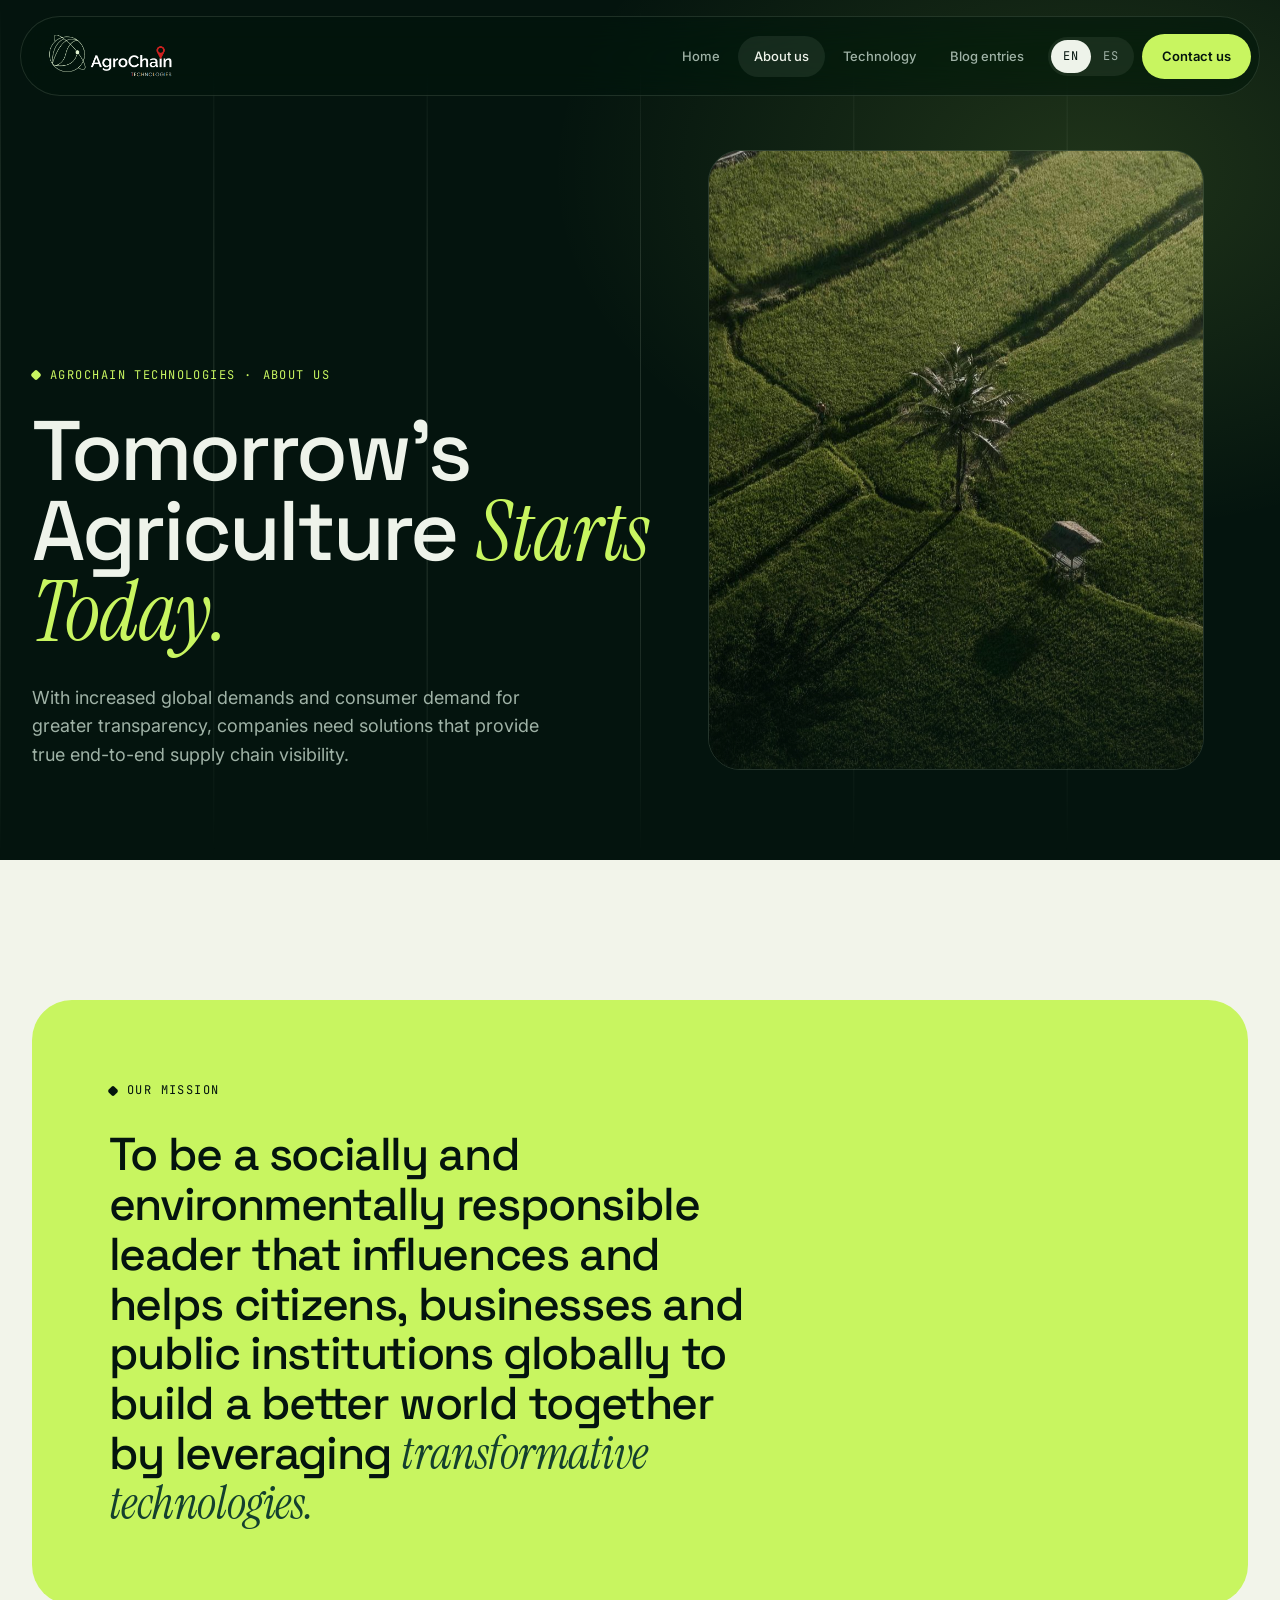
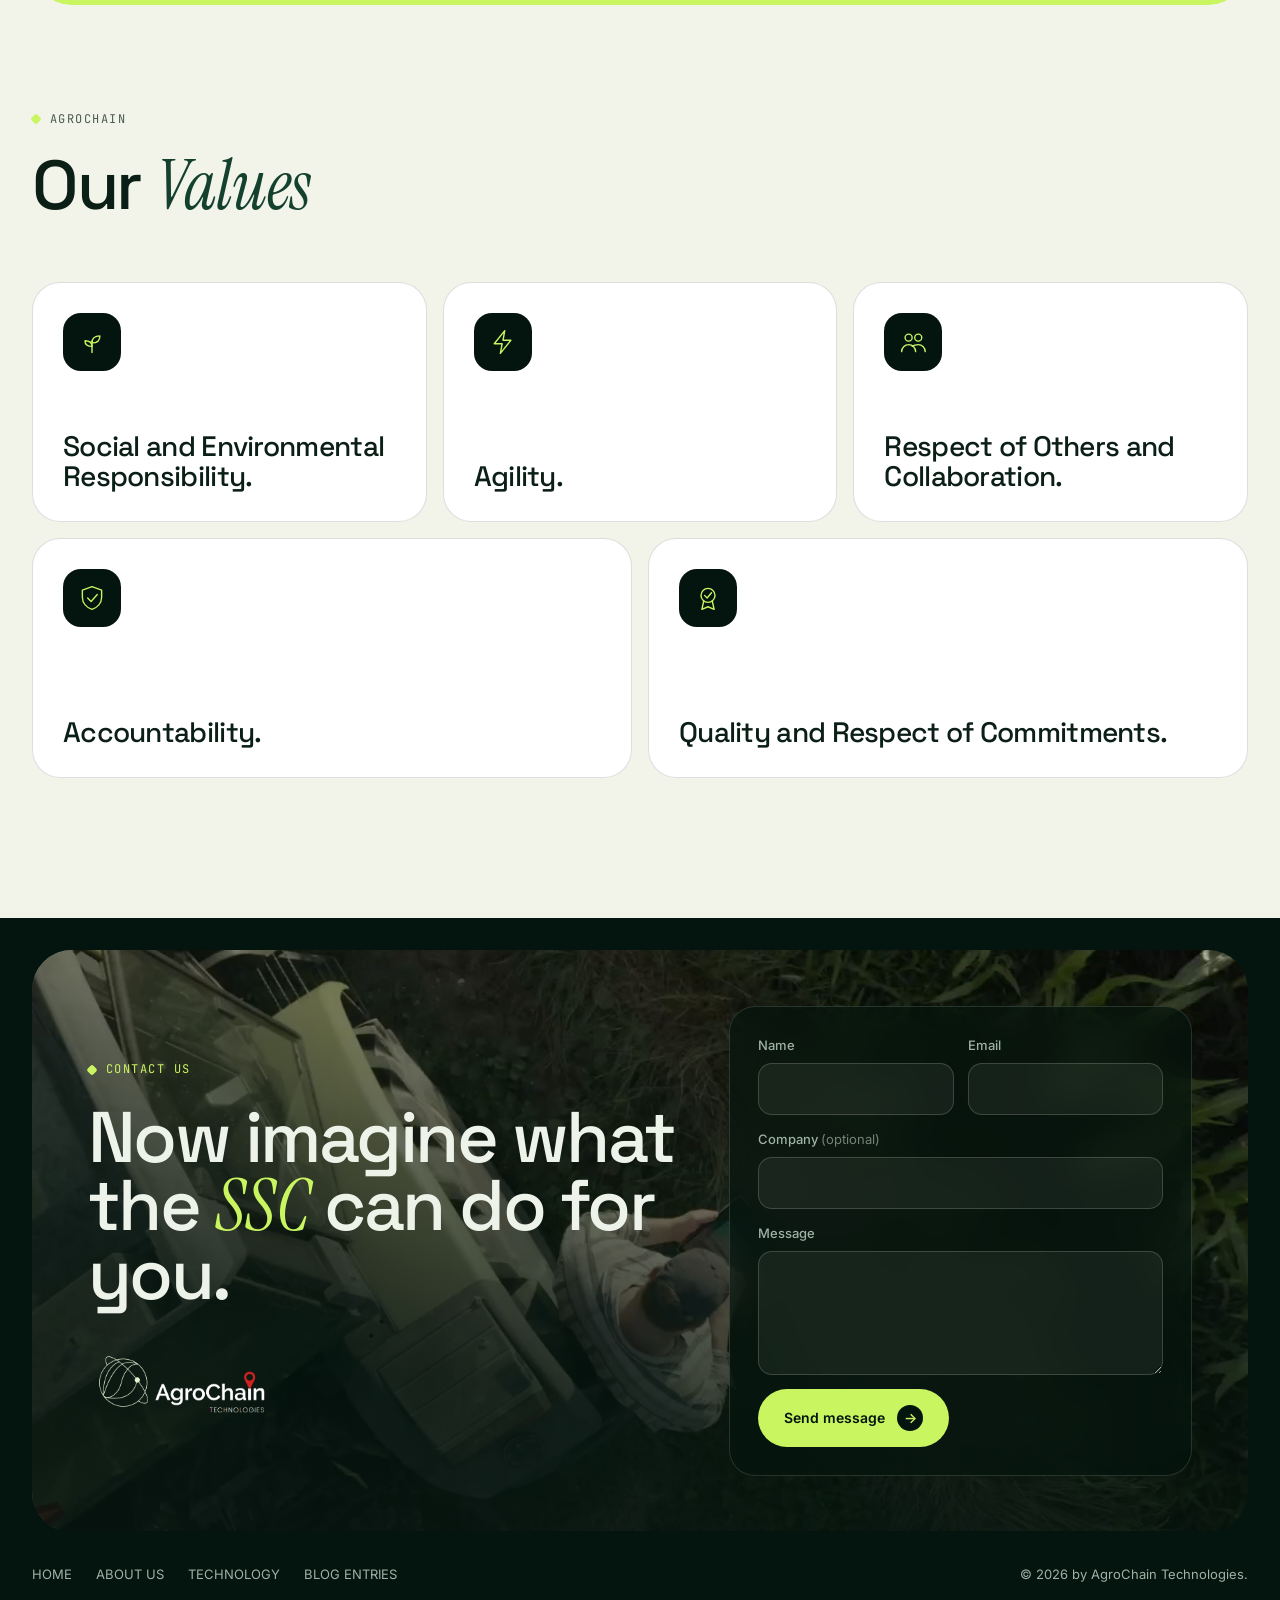
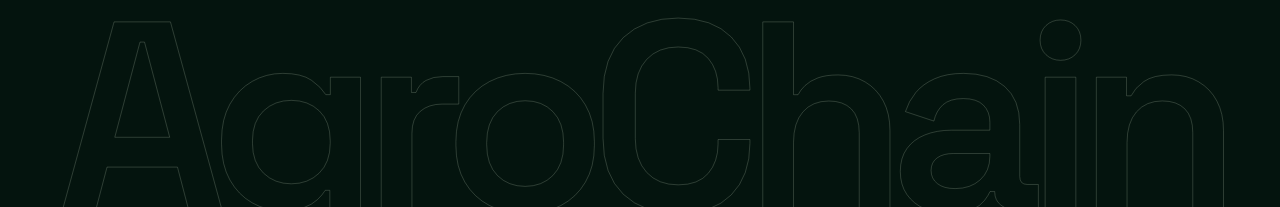
==== company.html @ 25f3706e "Contact form: fallback button on all pages" ====
<!doctype html>
<html lang="en">
<head>
<meta charset="utf-8">
<meta name="viewport" content="width=device-width,initial-scale=1">
<title>About Us | AgroChain Technologies</title>
<meta name="description" content="Tomorrow's Agriculture Starts Today. AgroChain Technologies' mission and values.">
<link rel="canonical" href="https://www.agrochaintech.com/company">
<meta property="og:title" content="About Us | AgroChain Technologies">
<meta property="og:description" content="Tomorrow's Agriculture Starts Today. AgroChain Technologies' mission and values.">
<meta property="og:image" content="https://www.agrochaintech.com/img/video-poster.jpg">
<meta property="og:url" content="https://www.agrochaintech.com/company">
<meta name="theme-color" content="#04140e">
<link rel="icon" href="/img/favicon.png">
<link rel="preconnect" href="https://fonts.googleapis.com"><link rel="preconnect" href="https://fonts.gstatic.com" crossorigin>
<link href="https://fonts.googleapis.com/css2?family=Space+Grotesk:wght@400;500;600&family=Inter:wght@400;500;600&family=Instrument+Serif:ital@1&family=JetBrains+Mono:wght@400&display=swap" rel="stylesheet">
<link rel="stylesheet" href="/assets/v3.css?v=5">
<script>(function(){var l;try{l=new URLSearchParams(location.search).get('lang')||sessionStorage.getItem('agro-lang')}catch(e){}if(!l)l='en';document.documentElement.lang=l==='es'?'es':'en';window.__T={en:"About Us | AgroChain Technologies",es:"Empresa | AgroChain Technologies"};if(l==='es')document.title=__T.es})();</script>
<script type="application/ld+json">{"@context": "https://schema.org", "@type": "Organization", "name": "AgroChain Technologies", "url": "https://www.agrochaintech.com/", "logo": "https://www.agrochaintech.com/img/logo-agrochain.png", "description": "Tomorrow's Agriculture Starts Today. AgroChain Technologies' mission and values."}</script>
</head>
<body class="sub">

<header class="nav">
  <a class="logo" href="/" aria-label="AgroChain Technologies"><img src="/img/logo-agrochain-light.png" alt="AgroChain Technologies" width="571" height="240"></a>
  <nav class="links" aria-label="Main">
    <a href="/"><span class="en" lang="en">Home</span><span class="es" lang="es">Principal</span></a>
    <a href="/company" aria-current="page"><span class="en" lang="en">About us</span><span class="es" lang="es">Empresa</span></a>
    <a href="/technology"><span class="en" lang="en">Technology</span><span class="es" lang="es">Tecnología</span></a>
    <a href="/news"><span class="en" lang="en">Blog entries</span><span class="es" lang="es">Noticias</span></a>
  </nav>
  <div class="langs" role="group" aria-label="Language"><button type="button" data-lang="en" aria-label="English">EN</button><button type="button" data-lang="es" aria-label="Español">ES</button></div>
  <a class="cta" href="#contact"><span class="en" lang="en">Contact us</span><span class="es" lang="es">Contáctenos</span></a>
  <button class="burger" type="button" aria-label="Menu" aria-expanded="false"><span></span></button>
</header>

<main>
<section class="phero">
  <div class="grid-lines" aria-hidden="true"></div>
  <div class="wrap">
    <div class="phero-txt rv">
      <p class="kicker mono tag">AgroChain Technologies · <span class="en" lang="en">About us</span><span class="es" lang="es">Empresa</span></p>
      <h1 class="display"><span class="en" lang="en">Tomorrow's Agriculture <span class="serif">Starts Today.</span></span><span class="es" lang="es">La agricultura del mañana <span class="serif">comienza hoy.</span></span></h1>
      <p class="lead"><span class="en" lang="en">With increased global demands and consumer demand for greater transparency, companies need solutions that provide true end-to-end supply chain visibility.</span><span class="es" lang="es">Con el aumento de las demandas globales y la demanda de los consumidores de una mayor transparencia, las empresas necesitan soluciones que brinden una verdadera visibilidad de la cadena de suministro de extremo a extremo.</span></p>
    </div>
    <figure class="phero-img rv d2"><img src="/img/side-company.jpg" alt="Aerial view of green crop fields"></figure>
  </div>
</section>
<section class="mission sec">
  <div class="wrap">
    <div class="mission-card rv">
      <span class="mono tag"><span class="en" lang="en">Our Mission</span><span class="es" lang="es">Nuestra misión</span></span>
      <p class="mission-txt"><span class="en" lang="en">To be a socially and environmentally responsible leader that influences and helps citizens, businesses and public institutions globally to build a better world together by leveraging <span class="serif">transformative technologies.</span></span><span class="es" lang="es">Ser un líder social y ambientalmente responsable que influya y ayude a los ciudadanos, las empresas y las instituciones públicas a nivel mundial a construir juntos un mundo mejor aprovechando las <span class="serif">tecnologías transformadoras.</span></span></p>
    </div>
  </div>
</section>
<section class="values sec">
  <div class="wrap">
    <div class="head rv"><div><span class="mono tag">AgroChain</span><h2 class="display" style="margin-top:22px"><span class="en" lang="en">Our <span class="serif">Values</span></span><span class="es" lang="es">Nuestros <span class="serif">valores</span></span></h2></div></div>
    <ul class="vals"><li class="val rv"><span class="val-ic"><svg viewBox="0 0 32 32" fill="none" stroke="currentColor" stroke-width="1.6" stroke-linecap="round" stroke-linejoin="round" aria-hidden="true"><path d="M16 28V15"/><path d="M16 17c0-5 3.5-8 9-8 0 5.5-3.5 8-9 8z"/><path d="M16 21c0-4-3-6.5-8-6.5 0 4.5 3 6.5 8 6.5z"/></svg></span><b><span class="en" lang="en">Social and Environmental Responsibility.</span><span class="es" lang="es">Responsabilidad social y ambiental.</span></b></li><li class="val rv d1"><span class="val-ic"><svg viewBox="0 0 32 32" fill="none" stroke="currentColor" stroke-width="1.6" stroke-linecap="round" stroke-linejoin="round" aria-hidden="true"><path d="M18 3 6 18h9l-2 11 12-15h-9z"/></svg></span><b><span class="en" lang="en">Agility.</span><span class="es" lang="es">Agilidad.</span></b></li><li class="val rv d2"><span class="val-ic"><svg viewBox="0 0 32 32" fill="none" stroke="currentColor" stroke-width="1.6" stroke-linecap="round" stroke-linejoin="round" aria-hidden="true"><circle cx="11" cy="11" r="4"/><circle cx="22" cy="11" r="4"/><path d="M3 27c0-4.5 3.5-8 8-8s8 3.5 8 8M15 21c1.5-1.3 3.5-2 7-2 4.5 0 8 3.5 8 8"/></svg></span><b><span class="en" lang="en">Respect of Others and Collaboration.</span><span class="es" lang="es">Respeto a los demás y colaboración.</span></b></li><li class="val rv"><span class="val-ic"><svg viewBox="0 0 32 32" fill="none" stroke="currentColor" stroke-width="1.6" stroke-linecap="round" stroke-linejoin="round" aria-hidden="true"><path d="M16 3 5 7v8c0 7 5 12 11 14 6-2 11-7 11-14V7z"/><path d="m11 16 4 4 7-8"/></svg></span><b><span class="en" lang="en">Accountability.</span><span class="es" lang="es">Responsabilidad.</span></b></li><li class="val rv d1"><span class="val-ic"><svg viewBox="0 0 32 32" fill="none" stroke="currentColor" stroke-width="1.6" stroke-linecap="round" stroke-linejoin="round" aria-hidden="true"><circle cx="16" cy="13" r="8"/><path d="m12 13 3 3 5-6"/><path d="m11 20-2 9 7-3 7 3-2-9"/></svg></span><b><span class="en" lang="en">Quality and Respect of Commitments.</span><span class="es" lang="es">Calidad y cumplimiento de los compromisos.</span></b></li></ul>
  </div>
</section>
</main>

<!-- 8 · CONTACTO -->
<footer class="foot" id="contact">
  <div class="wrap">
    <div class="foot-card rv">
      <video src="/video/drone-loop.mp4" poster="/img/drone-poster.jpg" autoplay muted loop playsinline preload="none" aria-hidden="true"></video>
      <div class="in">
        <div>
          <span class="mono tag" style="color:var(--lime)"><span class="en" lang="en">Contact us</span><span class="es" lang="es">Contáctenos</span></span>
          <h2 class="display" style="margin-top:22px"><span class="en" lang="en">Now imagine what the <span class="serif">SSC</span> can do for you.</span><span class="es" lang="es">Ahora, imagine lo que el <span class="serif">SSC</span> puede hacer por usted.</span></h2>
          <img class="flogo" src="/img/logo-agrochain-light.png" alt="AgroChain Technologies" width="571" height="240" loading="lazy">
        </div>
        <form class="cform" id="cform" novalidate>
          <div class="f2">
            <label for="cf-name"><span class="en" lang="en">Name</span><span class="es" lang="es">Nombre</span><input id="cf-name" name="name" type="text" autocomplete="name" required></label>
            <label for="cf-email"><span class="en" lang="en">Email</span><span class="es" lang="es">Correo</span><input id="cf-email" name="email" type="email" autocomplete="email" required></label>
          </div>
          <label for="cf-company"><span><span class="en" lang="en">Company</span><span class="es" lang="es">Empresa</span> <em><span class="en" lang="en">(optional)</span><span class="es" lang="es">(opcional)</span></em></span><input id="cf-company" name="company" type="text" autocomplete="organization"></label>
          <label for="cf-msg"><span class="en" lang="en">Message</span><span class="es" lang="es">Mensaje</span><textarea id="cf-msg" name="message" rows="4" required></textarea></label>
          <input type="text" name="_honey" class="hp" tabindex="-1" autocomplete="off" aria-hidden="true">
          <button class="btn btn-lime" type="submit"><span class="lbl-send"><span class="en" lang="en">Send message</span><span class="es" lang="es">Enviar mensaje</span></span><span class="lbl-wait"><span class="en" lang="en">Sending…</span><span class="es" lang="es">Enviando…</span></span><span class="arr" aria-hidden="true">→</span></button>
          <p class="fmsg ok" role="status" hidden><span class="en" lang="en">Thank you! Your message was sent. We will get back to you soon.</span><span class="es" lang="es">¡Gracias! Su mensaje fue enviado. Le responderemos pronto.</span></p>
          <p class="fmsg err" role="alert" hidden><span class="en" lang="en">We could not send your message from the website. You can send it directly from your email with the button below.</span><span class="es" lang="es">No pudimos enviar su mensaje desde la web. Puede enviarlo directamente desde su correo con el botón de abajo.</span></p>
          <a class="btn btn-line fmail" href="#" hidden><span class="en" lang="en">Send from my email app</span><span class="es" lang="es">Enviar desde mi correo</span></a>
          <p class="fmsg inv" role="alert" hidden><span class="en" lang="en">Please fill in your name, a valid email and your message.</span><span class="es" lang="es">Complete su nombre, un correo válido y su mensaje.</span></p>
        </form>
      </div>
    </div>
    <div class="fbar">
      <nav aria-label="Footer"><a href="/"><span class="en" lang="en">HOME</span><span class="es" lang="es">PRINCIPAL</span></a><a href="/company"><span class="en" lang="en">ABOUT US</span><span class="es" lang="es">EMPRESA</span></a><a href="/technology"><span class="en" lang="en">TECHNOLOGY</span><span class="es" lang="es">TECNOLOGÍA</span></a><a href="/news"><span class="en" lang="en">BLOG ENTRIES</span><span class="es" lang="es">NOTICIAS</span></a></nav>
      <div><span class="en" lang="en">© <span class="yr">2026</span> by AgroChain Technologies.</span><span class="es" lang="es">© <span class="yr">2026</span> por AgroChain Technologies.</span></div>
    </div>
  </div>
  <div class="giant" aria-hidden="true">AgroChain</div>
</footer>
<script src="/assets/v3.js?v=5" defer></script>
</body>
</html>
---- assets/v3.css ----
/* AgroChain Technologies — home v3 · rediseño total */
:root{
  --ink:#04140e;      /* verde casi negro */
  --forest:#0a2a1e;
  --moss:#14402e;
  --cream:#f2f4ea;
  --paper:#e6ebd9;
  --lime:#c8f560;     /* acento eléctrico */
  --mint:#e6f6dc;
  --red:#e2393b;
  --txt-d:#0b1f17;    /* texto sobre claro */
  --mut-d:#4b5c52;
  --txt-l:#eef3ea;    /* texto sobre oscuro */
  --mut-l:#9fb2a6;
  --line-d:rgba(11,31,23,.14);
  --line-l:rgba(230,246,220,.14);
  --ease:cubic-bezier(.16,1,.3,1);
  --wrap:1280px;
}
*{box-sizing:border-box;margin:0;padding:0}
html{scroll-behavior:smooth;-webkit-text-size-adjust:100%}
body{background:var(--cream);color:var(--txt-d);font-family:"Inter",system-ui,sans-serif;font-size:16px;line-height:1.6;-webkit-font-smoothing:antialiased;overflow-x:hidden}
img,video{display:block;max-width:100%}
a{color:inherit;text-decoration:none}
button{font:inherit;color:inherit}
::selection{background:var(--lime);color:var(--ink)}
html[lang=es] .en{display:none!important}
html:not([lang=es]) .es{display:none!important}
.wrap{max-width:var(--wrap);margin:0 auto;padding:0 32px}
.display{font-family:"Space Grotesk",sans-serif;font-weight:500;letter-spacing:-.035em;line-height:.95}
.serif{font-family:"Instrument Serif",serif;font-style:italic;font-weight:400;letter-spacing:-.01em}
.mono{font-family:"JetBrains Mono",monospace;font-size:12px;letter-spacing:.12em;text-transform:uppercase}
.tag{display:inline-flex;align-items:center;gap:10px}
.tag::before{content:"";width:8px;height:8px;background:var(--lime);border-radius:2px;transform:rotate(45deg)}
.dark{background:var(--ink);color:var(--txt-l)}

/* ---------- NAV ---------- */
.nav{position:fixed;top:16px;left:50%;transform:translateX(-50%);z-index:60;width:min(calc(100% - 32px),1240px);display:flex;align-items:center;gap:8px;padding:8px 8px 8px 20px;border-radius:999px;background:rgba(4,20,14,.55);backdrop-filter:blur(18px) saturate(160%);-webkit-backdrop-filter:blur(18px) saturate(160%);border:1px solid rgba(230,246,220,.12);color:var(--txt-l);transition:background .4s,top .4s var(--ease)}
.nav.scrolled{background:rgba(4,20,14,.88);top:10px}
.nav .logo img{width:148px;height:auto}
.nav .links{display:flex;gap:2px;margin-left:auto}
.nav .links a{font-size:13px;font-weight:500;padding:10px 16px;border-radius:999px;color:var(--mut-l);transition:.25s}
.nav .links a:hover,.nav .links a[aria-current]{color:var(--txt-l);background:rgba(230,246,220,.08)}
.langs{display:flex;padding:3px;border-radius:999px;background:rgba(230,246,220,.07)}
.langs button{all:unset;cursor:pointer;padding:7px 12px;border-radius:999px;font-family:"JetBrains Mono",monospace;font-size:12px;letter-spacing:.08em;color:var(--mut-l);transition:.25s}
.langs button[aria-pressed=true]{background:var(--txt-l);color:var(--ink)}
.langs button:focus-visible{outline:2px solid var(--lime)}
.nav .cta{display:inline-flex;align-items:center;gap:8px;padding:12px 20px;border-radius:999px;background:var(--lime);color:var(--ink);font-weight:600;font-size:13px;transition:transform .3s var(--ease)}
.nav .cta:hover{transform:scale(1.04)}
.burger{all:unset;display:none;cursor:pointer;width:44px;height:44px;border-radius:50%;background:rgba(230,246,220,.08);place-items:center}
.burger span{width:16px;height:1.5px;background:currentColor;box-shadow:0 5px 0 currentColor,0 -5px 0 currentColor}

/* ---------- HERO ---------- */
.hero{position:relative;min-height:100svh;display:flex;flex-direction:column;justify-content:flex-end;overflow:hidden;background:var(--ink);color:var(--txt-l);isolation:isolate}
.hero .bgv{position:absolute;inset:0;width:100%;height:100%;object-fit:cover;z-index:-2;filter:saturate(.6) hue-rotate(40deg) brightness(.75)}
.hero::before{content:"";position:absolute;inset:0;z-index:-1;background:
  linear-gradient(180deg,rgba(4,20,14,.55) 0%,rgba(4,20,14,.2) 35%,rgba(4,20,14,.85) 78%,var(--ink) 100%),
  radial-gradient(60% 50% at 80% 30%,rgba(200,245,96,.18),transparent 70%)}
.hero .grid-lines{position:absolute;inset:0;z-index:-1;background:linear-gradient(90deg,var(--line-l) 1px,transparent 1px) 0 0/calc(100%/6) 100%;mask-image:linear-gradient(180deg,transparent,#000 30%,#000 70%,transparent)}
.hero .wrap{width:100%;padding-top:150px;padding-bottom:48px}
.hero .kicker{color:var(--lime);margin-bottom:28px}
.hero h1{font-size:clamp(44px,8vw,124px);max-width:16ch}
.hero h1 .serif{color:var(--lime);font-size:1.05em}
.hero h1 .w{display:inline-block;overflow:hidden;vertical-align:bottom;padding-bottom:.08em}
.hero h1 .w>span{display:inline-block;transform:translateY(105%);animation:rise 1.1s var(--ease) forwards}
@keyframes rise{to{transform:none}}
.hero .row{display:grid;grid-template-columns:1fr 440px;gap:48px;align-items:end;margin-top:56px}
.hero .lead{font-size:18px;color:var(--mut-l);max-width:480px}
.hero .lead b{color:var(--txt-l);font-weight:500}
.btns{display:flex;flex-wrap:wrap;gap:10px;margin-top:28px}
.btn{display:inline-flex;align-items:center;gap:12px;padding:16px 26px;border-radius:999px;font-weight:600;font-size:14px;transition:transform .35s var(--ease),background .3s,color .3s}
.btn .arr{display:grid;place-items:center;width:26px;height:26px;border-radius:50%;background:var(--ink);color:var(--lime);transition:transform .35s var(--ease)}
.btn:hover .arr{transform:rotate(-45deg)}
.btn-lime{background:var(--lime);color:var(--ink)}
.btn-line{border:1px solid rgba(230,246,220,.3)}
.btn-line:hover{background:var(--txt-l);color:var(--ink)}
.btn-ink{background:var(--ink);color:var(--txt-l)}
.btn-ink .arr{background:var(--lime);color:var(--ink)}
.player{position:relative;border-radius:22px;padding:8px;background:rgba(230,246,220,.08);border:1px solid rgba(230,246,220,.18);backdrop-filter:blur(14px);-webkit-backdrop-filter:blur(14px)}
.player video{width:100%;aspect-ratio:16/9;border-radius:16px;background:#000;object-fit:cover}
.player .lbl{display:flex;justify-content:space-between;align-items:center;padding:10px 8px 4px;color:var(--mut-l)}
.player .live{display:inline-flex;align-items:center;gap:8px;color:var(--txt-l)}
.player .live i{width:8px;height:8px;border-radius:50%;background:var(--red);animation:blink 1.6s infinite}
@keyframes blink{50%{opacity:.25}}

/* marquee */
.ticker{position:relative;background:var(--lime);color:var(--ink);overflow:hidden;white-space:nowrap;border-block:1px solid var(--ink)}
.ticker .track{display:inline-flex;gap:0;animation:scroll 38s linear infinite;padding:18px 0}
.ticker span{font-family:"Space Grotesk",sans-serif;font-weight:500;font-size:22px;letter-spacing:-.01em;padding:0 26px;display:inline-flex;align-items:center;gap:52px}
.ticker span::after{content:"✦";font-size:16px}
@keyframes scroll{to{transform:translateX(-50%)}}

/* ---------- STORY ---------- */
.sec{padding:140px 0}
.story .wrap{display:grid;grid-template-columns:5fr 7fr;gap:80px}
.story .stick{position:sticky;top:120px;align-self:start}
.story .stick .mono{color:var(--mut-d)}
.story h2{font-size:clamp(40px,5vw,76px);margin-top:22px}
.story h2 .serif{color:var(--moss)}
.story .eq{display:flex;align-items:center;gap:12px;flex-wrap:wrap;margin-top:40px}
.story .eq b{font-family:"Space Grotesk";font-weight:500;padding:10px 18px;border-radius:999px;border:1px solid var(--line-d);font-size:15px}
.story .eq b.ok{background:var(--ink);color:var(--lime);border-color:var(--ink)}
.story .eq i{font-style:normal;font-family:"Space Grotesk";font-size:22px;color:var(--mut-d)}
.story .paras p{font-size:clamp(19px,1.7vw,24px);line-height:1.5;color:var(--txt-d);letter-spacing:-.01em;padding:28px 0;border-top:1px solid var(--line-d);opacity:.22;transition:opacity .6s var(--ease)}
.story .paras p.on{opacity:1}
.story .paras p:first-child{border-top:0;padding-top:0}

/* ---------- PLATFORM ---------- */
.platform{background:var(--ink);color:var(--txt-l);border-radius:48px 48px 0 0}
.head{display:flex;justify-content:space-between;align-items:end;gap:40px;margin-bottom:64px;flex-wrap:wrap}
.head h2{font-size:clamp(40px,5.4vw,84px);max-width:14ch}
.head h2 .serif{color:var(--lime)}
.head .mono{color:var(--lime)}
.head p{max-width:360px;color:var(--mut-l)}
.steps{display:grid;grid-template-columns:repeat(3,1fr);gap:0;border-top:1px solid var(--line-l)}
.step{all:unset;cursor:pointer;position:relative;display:flex;align-items:center;gap:18px;padding:26px 24px 26px 0;transition:color .3s}
.step+.step{padding-left:24px;border-left:1px solid var(--line-l)}
.step .n{font-family:"JetBrains Mono";font-size:12px;color:var(--mut-l)}
.step .ic{width:52px;height:52px;border-radius:14px;background:rgba(230,246,220,.06);display:grid;place-items:center;flex:none}
.step .ic img{width:36px;height:36px;object-fit:contain}
.step h3{font-family:"Space Grotesk";font-weight:500;font-size:clamp(18px,1.8vw,26px);letter-spacing:-.02em;color:var(--mut-l);transition:color .3s}
.step[aria-selected=true] h3{color:var(--txt-l)}
.step .bar{position:absolute;top:-1px;left:0;height:2px;width:0;background:var(--lime)}
.step+.step .bar{left:-1px}
.step[aria-selected=true] .bar{animation:fill 7s linear forwards}
.steps.paused .step[aria-selected=true] .bar{animation:none;width:100%}
@keyframes fill{to{width:100%}}
.step:focus-visible{outline:2px solid var(--lime);outline-offset:4px}
.panes{position:relative;margin-top:28px}
.pane{display:grid;grid-template-columns:1.05fr 1fr;gap:28px;border-radius:32px;background:var(--forest);overflow:hidden;min-height:520px}
.pane[hidden]{display:none}
.pane .txt{padding:48px}
.pane .lead{font-family:"Space Grotesk";font-size:clamp(22px,2.2vw,32px);letter-spacing:-.02em;line-height:1.15;margin-bottom:32px}
.pane ul{list-style:none;display:grid;grid-template-columns:1fr 1fr;gap:12px}
.pane li{list-style:none;padding:14px 16px;border-radius:14px;background:rgba(230,246,220,.05);border:1px solid var(--line-l);font-size:14.5px;line-height:1.4;animation:pop .6s var(--ease) both}
.pane li:nth-child(2){animation-delay:.05s}.pane li:nth-child(3){animation-delay:.1s}.pane li:nth-child(4){animation-delay:.15s}.pane li:nth-child(5){animation-delay:.2s}.pane li:nth-child(6){animation-delay:.25s}.pane li:nth-child(7){animation-delay:.3s}
@keyframes pop{from{opacity:0;transform:translateY(14px)}}
.pane figure{position:relative;margin:12px 12px 12px 0;border-radius:24px;overflow:hidden}
.pane figure img{width:100%;height:100%;object-fit:cover;animation:zoom 1.4s var(--ease) both}
@keyframes zoom{from{transform:scale(1.12)}}
.pane figure figcaption{position:absolute;left:16px;bottom:16px;padding:8px 12px;border-radius:999px;background:var(--lime);color:var(--ink)}
.diagram{margin-top:28px;border-radius:32px;background:#fff;padding:32px;color:var(--txt-d)}
.diagram .mono{display:block;margin-bottom:18px;color:var(--mut-d)}
.diagram img{width:100%}

/* ---------- BENTO ---------- */
.ssc{background:var(--ink);padding-top:0}
.bento{display:grid;grid-template-columns:repeat(12,1fr);gap:16px}
.b{border-radius:28px;padding:36px;position:relative;overflow:hidden}
.b-main{grid-column:span 8;background:var(--cream);color:var(--txt-d)}
.b-main h2{font-size:clamp(40px,4.6vw,72px);margin:18px 0 28px}
.b-main h2 .serif{color:var(--moss)}
.b-main .ico{width:52px;height:52px;color:var(--moss)}
.b-main .body p{color:var(--mut-d)}
.b-main .body p+p{margin-top:12px}
.b-img{grid-column:span 4;padding:0;min-height:420px;background:var(--forest)}
.b-img img{width:100%;height:100%;object-fit:cover;position:absolute;inset:0}
.b-img .over{position:absolute;inset:auto 16px 16px 16px;padding:18px;border-radius:20px;background:rgba(4,20,14,.75);backdrop-filter:blur(10px);-webkit-backdrop-filter:blur(10px);color:var(--txt-l);font-family:"Space Grotesk";font-size:20px;line-height:1.2}
.b-img .over .serif{color:var(--lime)}
.b-sol{grid-column:span 3;background:var(--forest);color:var(--txt-l);display:flex;flex-direction:column;min-height:300px;transition:background .45s var(--ease),color .45s}
.b-sol .n{font-family:"JetBrains Mono";font-size:12px;color:var(--lime);transition:color .45s}
.b-sol h5{font-family:"Space Grotesk";font-weight:500;font-size:24px;letter-spacing:-.02em;line-height:1.1;margin:auto 0 14px}
.b-sol p{font-size:14px;color:var(--mut-l);transition:color .45s}
.b-sol .go{position:absolute;top:28px;right:28px;width:40px;height:40px;border-radius:50%;border:1px solid var(--line-l);display:grid;place-items:center;transition:transform .45s var(--ease),background .45s,border-color .45s}
.b-sol:hover{background:var(--lime);color:var(--ink)}
.b-sol:hover p,.b-sol:hover .n{color:var(--ink)}
.b-sol:hover .go{transform:rotate(-45deg);background:var(--ink);color:var(--lime);border-color:var(--ink)}

/* ---------- CASES (stack) ---------- */
.cases{background:var(--ink);color:var(--txt-l);padding-bottom:120px}
.stack{display:grid;gap:24px}
.case{position:sticky;top:110px;display:grid;grid-template-columns:200px 1fr 1.25fr;gap:40px;padding:48px;border-radius:32px;min-height:380px;border:1px solid var(--line-l);box-shadow:0 -30px 60px -30px rgba(0,0,0,.6)}
.case:nth-child(1){background:var(--forest)}
.case:nth-child(2){background:var(--moss);top:130px}
.case:nth-child(3){background:var(--cream);color:var(--txt-d);top:150px}
.case .num{font-family:"Space Grotesk";font-weight:500;font-size:96px;line-height:.8;letter-spacing:-.05em;color:var(--lime)}
.case:nth-child(3) .num{color:var(--moss)}
.case .ico{width:56px;height:56px;margin-top:28px;opacity:.8}
.case h3{font-family:"Space Grotesk";font-weight:500;font-size:clamp(28px,3vw,44px);letter-spacing:-.03em;line-height:1.02}
.case p{color:var(--mut-l);font-size:15.5px}
.case:nth-child(3) p{color:var(--mut-d)}
.case p+p{margin-top:14px}

/* ---------- PROJECTS ---------- */
.projects{background:var(--cream);border-radius:48px 48px 0 0;margin-top:-48px;position:relative;z-index:2}
.projects .head h2 .serif{color:var(--moss)}
.projects .head .mono{color:var(--mut-d)}
.ctrl{display:flex;gap:8px}
.ctrl button{all:unset;cursor:pointer;width:56px;height:56px;border-radius:50%;border:1px solid var(--line-d);display:grid;place-items:center;transition:.3s}
.ctrl button:hover{background:var(--ink);color:var(--lime)}
.ctrl button:focus-visible{outline:2px solid var(--moss)}
.rail{display:flex;gap:18px;overflow-x:auto;scroll-snap-type:x mandatory;padding:0 max(32px,calc((100vw - var(--wrap))/2 + 32px)) 20px;scrollbar-width:none;cursor:grab;scroll-padding-inline:max(32px,calc((100vw - var(--wrap))/2 + 32px))}
.rail::-webkit-scrollbar{display:none}
.rail.drag{cursor:grabbing;scroll-snap-type:none}
.proj{flex:0 0 clamp(280px,30vw,420px);scroll-snap-align:start;position:relative;border-radius:28px;overflow:hidden;aspect-ratio:3/4;background:var(--paper)}
.proj img{width:100%;height:100%;object-fit:cover;transition:transform 1s var(--ease);pointer-events:none}
.proj:hover img{transform:scale(1.07)}
.proj::after{content:"";position:absolute;inset:0;background:linear-gradient(180deg,transparent 50%,rgba(4,20,14,.9))}
.proj figcaption{position:absolute;z-index:1;left:24px;right:24px;bottom:22px;color:var(--txt-l);font-family:"Space Grotesk";font-size:22px;font-weight:500;letter-spacing:-.02em;line-height:1.15}
.proj figcaption small{display:flex;align-items:center;gap:8px;margin-top:10px;font-family:"JetBrains Mono";font-size:11px;letter-spacing:.1em;text-transform:uppercase;color:var(--mint);font-weight:400}
.proj figcaption small::before{content:"";width:8px;height:8px;border-radius:50%;background:var(--red);box-shadow:0 0 0 3px rgba(226,57,59,.3)}
.proj .idx{position:absolute;z-index:1;top:20px;left:20px;padding:6px 10px;border-radius:999px;background:rgba(242,244,234,.9);color:var(--ink)}
.divcard{flex:0 0 clamp(260px,24vw,340px);scroll-snap-align:start;border-radius:28px;background:var(--ink);color:var(--txt-l);padding:32px;display:flex;flex-direction:column;justify-content:space-between}
.divcard h3{font-family:"Space Grotesk";font-weight:500;font-size:34px;letter-spacing:-.03em;line-height:1.02}
.divcard h3 .serif{color:var(--lime)}
.divcard .mono{color:var(--lime)}

/* ---------- PARTNERS ---------- */
.partners{background:var(--cream);padding:40px 0 140px}
.partners .mono{display:block;text-align:center;color:var(--mut-d);margin-bottom:28px}
.marq{overflow:hidden;mask-image:linear-gradient(90deg,transparent,#000 10%,#000 90%,transparent)}
.marq .track{display:flex;gap:16px;width:max-content;animation:scroll 40s linear infinite}
.marq:hover .track{animation-play-state:paused}
.logo-tile{flex:none;width:220px;height:130px;border-radius:22px;background:#fff;border:1px solid var(--line-d);display:grid;place-items:center;padding:20px}
.logo-tile img{max-height:84px;max-width:100%;object-fit:contain;filter:grayscale(1) contrast(1.1);opacity:.75;transition:filter .4s,opacity .4s}
.logo-tile:hover img{filter:none;opacity:1}

/* ---------- FOOTER ---------- */
.foot{background:var(--ink);color:var(--txt-l);padding:32px 0 0;overflow:hidden}
.foot-card{position:relative;border-radius:40px;overflow:hidden;min-height:560px;display:flex;align-items:flex-end;isolation:isolate}
.foot-card video{position:absolute;inset:0;width:100%;height:100%;object-fit:cover;z-index:-2}
.foot-card::before{content:"";position:absolute;inset:0;z-index:-1;background:linear-gradient(200deg,rgba(4,20,14,.1),rgba(4,20,14,.85) 70%)}
.foot-card .in{width:100%;padding:56px;display:grid;grid-template-columns:1.3fr 1fr;gap:40px;align-items:end}
.foot-card h2{font-size:clamp(40px,5.6vw,88px)}
.foot-card h2 .serif{color:var(--lime)}
.foot-card .mail{display:inline-block;margin-top:24px;font-family:"Space Grotesk";font-size:clamp(18px,1.8vw,24px);border-bottom:1px solid rgba(230,246,220,.4);word-break:break-all}
.foot-card .mail:hover{color:var(--lime);border-color:var(--lime)}
.foot-card .side{justify-self:end;display:flex;flex-direction:column;gap:18px;align-items:flex-start;padding:24px;border-radius:24px;background:rgba(4,20,14,.55);backdrop-filter:blur(14px);-webkit-backdrop-filter:blur(14px);border:1px solid var(--line-l)}
.foot-card .side img{width:220px;height:auto}
.foot-card .side .mono{color:var(--mut-l)}
.fbar{display:flex;justify-content:space-between;align-items:center;flex-wrap:wrap;gap:16px;padding:32px 0;font-size:13px;color:var(--mut-l)}
.fbar nav{display:flex;flex-wrap:wrap;gap:24px}
.fbar nav a:hover{color:var(--lime)}
.giant{font-family:"Space Grotesk";font-weight:600;font-size:clamp(80px,21vw,330px);letter-spacing:-.07em;line-height:.75;text-align:center;color:transparent;-webkit-text-stroke:1px rgba(230,246,220,.18);user-select:none;margin-bottom:-.04em;white-space:nowrap}

/* reveal */
.rv{opacity:0;transform:translateY(40px);transition:opacity 1s var(--ease),transform 1s var(--ease)}
.rv.in{opacity:1;transform:none}
.d1{transition-delay:.08s}.d2{transition-delay:.16s}.d3{transition-delay:.24s}

@media (prefers-reduced-motion:reduce){
  *,*::before,*::after{animation:none!important;transition:none!important}
  .rv,.hero h1 .w>span{opacity:1;transform:none}
  .story .paras p{opacity:1}
}

/* ---------- RESPONSIVE ---------- */
@media (max-width:1080px){
  .nav .links{display:none}
  .burger{display:grid;margin-left:auto}
  .nav.open .links{display:flex;flex-direction:column;position:absolute;top:calc(100% + 10px);left:0;right:0;padding:10px;border-radius:24px;background:rgba(4,20,14,.96);border:1px solid var(--line-l)}
  .nav.open .links a{padding:14px 18px;font-size:15px}
  .hero .row{grid-template-columns:1fr}
  .player{max-width:560px}
  .story .wrap{grid-template-columns:1fr;gap:40px}
  .story .stick{position:static}
  .pane{grid-template-columns:1fr}
  .pane figure{margin:0 12px 12px;aspect-ratio:16/10}
  .b-main,.b-img{grid-column:span 12}
  .b-sol{grid-column:span 6}
  .case{grid-template-columns:1fr;gap:20px;position:relative;top:0!important}
  .foot-card .in{grid-template-columns:1fr}
  .foot-card .side{justify-self:start}
}
@media (max-width:640px){
  .wrap{padding:0 18px}
  .nav{padding:6px 6px 6px 14px}
  .nav .logo img{width:112px}
  .nav .cta{display:none}
  .langs button{padding:7px 9px}
  .hero .wrap{padding-top:120px}
  .hero .lead{font-size:16px}
  .sec{padding:90px 0}
  .ticker span{font-size:17px;padding:0 18px;gap:36px}
  .steps{grid-template-columns:1fr}
  .step,.step+.step{padding:18px 0;border-left:0;border-bottom:1px solid var(--line-l)}
  .step+.step .bar{left:0}
  .pane .txt{padding:28px 22px}
  .pane ul{grid-template-columns:1fr}
  .diagram{padding:12px;border-radius:20px}
  .b{padding:26px;border-radius:22px}
  .b-sol{grid-column:span 12;min-height:220px}
  .case{padding:28px;min-height:0}
  .case .num{font-size:64px}
  .platform,.projects{border-radius:28px 28px 0 0}
  .rail{padding:0 18px 16px;scroll-padding-inline:18px}
  .proj{flex-basis:78vw}
  .divcard{flex-basis:70vw}
  .logo-tile{width:170px;height:104px}
  .foot-card{border-radius:24px;min-height:520px}
  .foot-card .in{padding:26px}
  .foot-card .side img{width:170px;height:auto}
}

/* tile SSC */
.b-ssc{grid-column:span 4;background:var(--lime);color:var(--ink);display:flex;flex-direction:column;justify-content:space-between;min-height:420px}
.b-ssc .big{font-size:clamp(110px,13vw,190px);letter-spacing:-.07em;line-height:.8;margin:24px 0}
.b-ssc img{width:100%;max-width:287px;border-radius:16px;align-self:flex-end;box-shadow:0 20px 40px -20px rgba(4,20,14,.6)}
@media (max-width:1080px){.b-ssc{grid-column:span 12;min-height:0}}

/* iconos vectoriales de las pestañas */
.step .ic svg{width:30px;height:30px;color:var(--lime)}

/* diagrama de trazabilidad (vector, bilingüe) */
.trace{margin-top:28px;border-radius:32px;background:var(--cream);color:var(--txt-d);padding:36px;overflow:hidden}
.trace-top{display:flex;justify-content:space-between;align-items:center;margin-bottom:30px}
.trace-top .tag{color:var(--moss);font-size:13px}
.trace-arrows{color:var(--mut-d);font-size:16px}
.trace-flow{list-style:none;display:grid;grid-template-columns:repeat(5,1fr);gap:14px;position:relative}
.trace-flow::before{content:"";position:absolute;left:5%;right:5%;top:34px;height:3px;border-radius:3px;background:linear-gradient(90deg,var(--moss),var(--lime),var(--moss))}
.trace-flow::after{content:"";position:absolute;top:29px;left:5%;width:13px;height:13px;border-radius:50%;background:var(--red);box-shadow:0 0 0 5px rgba(226,57,59,.2);animation:trace 7s ease-in-out infinite alternate}
@keyframes trace{to{left:calc(95% - 13px)}}
.tn{position:relative;z-index:1;display:flex;flex-direction:column;align-items:center;text-align:center;gap:10px}
.tn-ic{width:70px;height:70px;border-radius:22px;background:var(--ink);color:var(--lime);display:grid;place-items:center;box-shadow:0 0 0 6px var(--cream);transition:transform .4s var(--ease)}
.tn:hover .tn-ic{transform:translateY(-4px) rotate(-4deg)}
.tn-ic svg{width:32px;height:32px}
.tn-n{color:var(--mut-d);font-size:11px;margin-top:6px}
.tn b{font-family:"Space Grotesk";font-weight:500;font-size:21px;letter-spacing:-.02em;line-height:1.1}
.tn-tech{margin-top:4px;padding:10px 14px;border-radius:14px;background:#fff;border:1px solid var(--line-d);font-size:13px;line-height:1.35;color:var(--mut-d);min-height:58px;display:grid;place-items:center;width:100%}
.trace-base{margin-top:28px;padding:20px 24px;border-radius:999px;background:var(--ink);color:var(--txt-l);text-align:center;font-family:"Space Grotesk";font-size:clamp(16px,1.8vw,24px);letter-spacing:-.01em;position:relative}
.trace-base::before,.trace-base::after{content:"";position:absolute;top:50%;width:10px;height:10px;margin-top:-5px;border-radius:50%;background:var(--lime)}
.trace-base::before{left:24px}.trace-base::after{right:24px}
@media (max-width:860px){
  .trace{padding:24px}
  .trace-flow{grid-template-columns:1fr;gap:0}
  .trace-flow::before{left:34px;right:auto;top:20px;bottom:20px;width:3px;height:auto;background:linear-gradient(180deg,var(--moss),var(--lime),var(--moss))}
  .trace-flow::after{display:none}
  .tn{display:grid;grid-template-columns:70px 1fr;grid-template-rows:auto auto auto;column-gap:16px;row-gap:2px;text-align:left;align-items:start;padding:10px 0}
  .tn-ic{grid-row:1/4}
  .tn-n{margin-top:2px}
  .tn-tech{min-height:0;display:block;margin-top:6px}
  .trace-base{border-radius:20px;padding:16px 40px}
}

/* foto blockchain del bloque SSC */
.ssc-photo{margin-top:8px;border-radius:20px;overflow:hidden;aspect-ratio:4/3;background:var(--ink);box-shadow:0 24px 40px -22px rgba(4,20,14,.8)}
.ssc-photo img{width:100%;height:100%;object-fit:cover;transition:transform 1.2s var(--ease)}
.b-ssc:hover .ssc-photo img{transform:scale(1.06)}
.b-ssc .ssc-photo img{max-width:none;border-radius:0;box-shadow:none;align-self:auto}

/* foto nueva de Materias primas: mantener a la persona en cuadro */
#p1 figure img{object-position:20% 40%}

/* ---------- PROYECTOS: explorador ---------- */
.pfilter{display:flex;flex-wrap:wrap;gap:8px}
.pfilter button{all:unset;cursor:pointer;display:inline-flex;align-items:center;gap:8px;padding:11px 16px;border-radius:999px;border:1px solid var(--line-d);font-size:14px;font-weight:500;transition:.25s}
.pfilter button i{font-style:normal;font-family:"JetBrains Mono",monospace;font-size:11px;padding:2px 7px;border-radius:999px;background:var(--paper)}
.pfilter button:hover{border-color:var(--txt-d)}
.pfilter button[aria-pressed=true]{background:var(--ink);color:var(--txt-l);border-color:var(--ink)}
.pfilter button[aria-pressed=true] i{background:var(--lime);color:var(--ink)}
.pfilter button:focus-visible,.pi:focus-visible,.stage button:focus-visible{outline:2px solid var(--moss);outline-offset:3px}
.pex{display:grid;grid-template-columns:1.55fr 1fr;gap:18px;align-items:stretch}
.stage{position:relative;border-radius:28px;overflow:hidden;background:var(--ink);min-height:560px;isolation:isolate}
.stage-imgs{position:absolute;inset:0;cursor:zoom-in}
.stage-imgs img{position:absolute;inset:0;width:100%;height:100%;object-fit:cover;opacity:0;transform:scale(1.06);transition:opacity .8s var(--ease),transform 6s linear}
.stage-imgs img.on{opacity:1;transform:scale(1)}
.stage::after{content:"";position:absolute;inset:0;z-index:0;pointer-events:none;background:linear-gradient(180deg,rgba(4,20,14,.45),transparent 25%,transparent 50%,rgba(4,20,14,.92))}
.stage-top,.stage-bot{position:absolute;left:24px;right:24px;z-index:2;display:flex;justify-content:space-between;align-items:center;gap:16px}
.stage-top{top:22px}
.stage-bot{bottom:26px;align-items:flex-end}
.count{color:var(--txt-l);padding:8px 12px;border-radius:999px;background:rgba(4,20,14,.55);backdrop-filter:blur(8px);-webkit-backdrop-filter:blur(8px)}
.count b{color:var(--lime);font-weight:400}
.stage button{all:unset;cursor:pointer;display:grid;place-items:center;width:50px;height:50px;border-radius:50%;background:rgba(242,244,234,.14);color:var(--txt-l);border:1px solid rgba(242,244,234,.25);backdrop-filter:blur(8px);-webkit-backdrop-filter:blur(8px);transition:.25s;font-size:18px}
.stage button:hover{background:var(--lime);color:var(--ink);border-color:var(--lime)}
.stage .zoom svg{width:20px;height:20px}
.nav2{display:flex;gap:8px;flex:none}
.caps{position:relative;min-height:84px;flex:1;min-width:0}
.cap{position:absolute;left:0;right:0;bottom:0;color:var(--txt-l);opacity:0;transform:translateY(12px);transition:opacity .5s var(--ease),transform .6s var(--ease)}
.cap.on{opacity:1;transform:none}
.cap b{display:block;font-family:"Space Grotesk",sans-serif;font-weight:500;font-size:clamp(24px,2.6vw,38px);letter-spacing:-.03em;line-height:1.05}
.cap small,.pi small{display:flex;align-items:center;gap:8px;margin-top:10px;font-family:"JetBrains Mono",monospace;font-size:11px;letter-spacing:.1em;text-transform:uppercase;color:var(--mint)}
.cap small::before,.pi small::before{content:"";width:8px;height:8px;border-radius:50%;background:var(--red);box-shadow:0 0 0 3px rgba(226,57,59,.3);flex:none}
.prog{position:absolute;left:0;right:0;bottom:0;height:3px;z-index:3;background:rgba(242,244,234,.15)}
.prog i{display:block;height:100%;width:0;background:var(--lime);animation:fill 6s linear forwards}
.pex.stopped .prog,.pex:not([data-started]) .prog i{animation:none}
.pex.stopped .prog{display:none}
.plist{list-style:none;display:flex;flex-direction:column;gap:10px}
.plist li[hidden]{display:none}
.pi{all:unset;box-sizing:border-box;cursor:pointer;width:100%;display:grid;grid-template-columns:84px 1fr 36px;gap:16px;align-items:center;padding:10px 14px 10px 10px;border-radius:20px;background:#fff;border:1px solid var(--line-d);transition:background .3s,border-color .3s,transform .35s var(--ease)}
.pi img{width:84px;height:84px;border-radius:14px;object-fit:cover;transition:transform .5s var(--ease)}
.pi:hover{transform:translateX(4px);border-color:var(--txt-d)}
.pi:hover img{transform:scale(1.05)}
.pi-t{min-width:0;display:flex;flex-direction:column}
.pi-n{color:var(--mut-d);font-size:11px}
.pi b{font-family:"Space Grotesk",sans-serif;font-weight:500;font-size:17px;letter-spacing:-.01em;line-height:1.2;margin-top:2px}
.pi small{margin-top:6px;color:var(--mut-d);font-size:10px}
.pi-go{width:36px;height:36px;border-radius:50%;display:grid;place-items:center;border:1px solid var(--line-d);transition:.3s}
.pi.on{background:var(--ink);color:var(--txt-l);border-color:var(--ink)}
.pi.on .pi-n,.pi.on small{color:var(--mut-l)}
.pi.on .pi-go{background:var(--lime);color:var(--ink);border-color:var(--lime);transform:rotate(-45deg)}

/* pantalla completa */
.lb{border:0;padding:0;margin:0;width:100vw;height:100dvh;max-width:none;max-height:none;background:rgba(4,20,14,.96);color:var(--txt-l)}
.lb[open]{display:grid;grid-template-columns:auto 1fr auto;align-items:center;gap:12px;padding:24px max(16px,env(safe-area-inset-right,0px)) 24px max(16px,env(safe-area-inset-left,0px))}
.lb::backdrop{background:rgba(4,20,14,.8)}
.lb figure{display:flex;flex-direction:column;align-items:center;gap:18px;min-width:0;height:100%;justify-content:center}
.lb img{max-width:100%;max-height:calc(100dvh - 180px);border-radius:18px;object-fit:contain}
.lb figcaption{text-align:center}
.lb figcaption b{font-family:"Space Grotesk",sans-serif;font-weight:500;font-size:26px;letter-spacing:-.02em;display:block}
.lb figcaption small{display:inline-flex;align-items:center;gap:8px;margin-top:6px;font-family:"JetBrains Mono",monospace;font-size:11px;letter-spacing:.1em;text-transform:uppercase;color:var(--mint)}
.lb button{all:unset;cursor:pointer;width:54px;height:54px;border-radius:50%;display:grid;place-items:center;font-size:20px;background:rgba(242,244,234,.1);border:1px solid rgba(242,244,234,.2);transition:.25s}
.lb button:hover{background:var(--lime);color:var(--ink)}
.lb button:focus-visible{outline:2px solid var(--lime)}
.lb .lb-x{position:absolute;top:18px;right:max(18px,env(safe-area-inset-right,0px));width:46px;height:46px}

/* ---------- FORMULARIO ---------- */
.foot-card .in{align-items:center}
.flogo{width:200px;height:auto;margin-top:34px}
.cform{justify-self:end;width:100%;max-width:500px;display:grid;gap:14px;padding:28px;border-radius:26px;background:rgba(4,20,14,.62);backdrop-filter:blur(16px);-webkit-backdrop-filter:blur(16px);border:1px solid var(--line-l)}
.cform .f2{display:grid;grid-template-columns:1fr 1fr;gap:14px}
.cform label{display:grid;gap:7px;font-size:13px;font-weight:500;color:var(--mut-l)}
.cform label em{font-style:normal;font-weight:400;opacity:.7}
.cform input,.cform textarea{font:inherit;font-size:15px;color:var(--txt-l);background:rgba(242,244,234,.06);border:1px solid rgba(242,244,234,.18);border-radius:14px;padding:13px 14px;width:100%;min-width:0;transition:border-color .2s,background .2s;resize:vertical}
.cform input:focus,.cform textarea:focus{outline:none;border-color:var(--lime);background:rgba(242,244,234,.1)}
.cform .hp{position:absolute;left:-9999px;width:1px;height:1px;opacity:0}
.cform .btn{justify-self:start;border:0;cursor:pointer;font:inherit;font-weight:600;font-size:14px}
.cform .lbl-wait{display:none}
.cform.sending .lbl-send{display:none}
.cform.sending .lbl-wait{display:inline}
.cform.sending .btn{opacity:.7;pointer-events:none}
.fmsg{font-size:14px;padding:12px 14px;border-radius:12px}
.fmsg.ok{background:rgba(200,245,96,.15);color:var(--lime)}
.fmsg.err,.fmsg.inv{background:rgba(226,57,59,.15);color:#ffb3b3}

@media (max-width:1080px){
  .pex{grid-template-columns:1fr}
  .stage{min-height:0;aspect-ratio:4/3}
  .plist{display:grid;grid-template-columns:1fr 1fr}
  .cform{justify-self:stretch;max-width:none}
}
@media (max-width:640px){
  .stage{aspect-ratio:4/5;border-radius:22px}
  .stage-top,.stage-bot{left:16px;right:16px}
  .stage button{width:44px;height:44px}
  .plist{grid-template-columns:1fr}
  .pi{grid-template-columns:64px 1fr 32px}
  .pi img{width:64px;height:64px}
  .pfilter button{padding:9px 13px;font-size:13px}
  .cform{padding:20px}
  .cform .f2{grid-template-columns:1fr}
  .lb[open]{grid-template-columns:1fr;grid-template-rows:1fr auto}
  .lb .lb-p,.lb .lb-n{position:absolute;bottom:24px}
  .lb .lb-p{left:24px}.lb .lb-n{right:24px}
  .lb img{max-height:calc(100dvh - 240px)}
}

/* =========== PÁGINAS INTERNAS (Empresa · Tecnología · Noticias) =========== */
.phero,.nhero{position:relative;background:var(--ink);color:var(--txt-l);overflow:hidden;isolation:isolate}
.phero::before,.nhero::before{content:"";position:absolute;inset:0;z-index:-1;background:radial-gradient(60% 60% at 85% 20%,rgba(200,245,96,.14),transparent 70%)}
.phero .grid-lines,.nhero .grid-lines{position:absolute;inset:0;z-index:-1;background:linear-gradient(90deg,var(--line-l) 1px,transparent 1px) 0 0/calc(100%/6) 100%;mask-image:linear-gradient(180deg,transparent,#000 30%,#000 70%,transparent)}
.phero .wrap{display:grid;grid-template-columns:1.15fr 1fr;gap:56px;align-items:end;padding-top:150px;padding-bottom:90px}
.phero .kicker,.nhero .kicker{color:var(--lime);margin-bottom:26px}
.phero h1{font-size:clamp(44px,6.6vw,104px)}
.phero h1 .serif,.nhero h1 .serif{color:var(--lime)}
.phero .lead{margin-top:32px;font-size:18px;color:var(--mut-l);max-width:520px}
.phero-img{position:relative;border-radius:32px;overflow:hidden;aspect-ratio:4/5;max-height:620px;border:1px solid var(--line-l)}
.phero-img img{width:100%;height:100%;object-fit:cover;animation:zoom 2s var(--ease) both}
.phero-img::after{content:"";position:absolute;inset:0;background:linear-gradient(180deg,transparent 60%,rgba(4,20,14,.6))}

/* Empresa */
.mission{padding-bottom:40px}
.mission-card{border-radius:40px;background:var(--lime);color:var(--ink);padding:clamp(32px,6vw,80px)}
.mission-card .tag::before{background:var(--ink)}
.mission-txt{font-family:"Space Grotesk",sans-serif;font-weight:500;font-size:clamp(26px,3.6vw,52px);line-height:1.08;letter-spacing:-.03em;margin-top:28px;max-width:22ch;text-wrap:balance}
.mission-txt .serif{color:var(--moss)}
.values{padding-top:60px}
.values .head .mono{color:var(--mut-d)}
.values .head h2 .serif{color:var(--moss)}
.vals{list-style:none;display:grid;grid-template-columns:repeat(6,1fr);gap:16px}
.val{grid-column:span 2;display:flex;flex-direction:column;justify-content:space-between;gap:48px;min-height:240px;padding:30px;border-radius:28px;background:#fff;border:1px solid var(--line-d);transition:background .4s var(--ease),color .4s,transform .4s var(--ease)}
.val:nth-child(4),.val:nth-child(5){grid-column:span 3}
.val-ic{width:58px;height:58px;border-radius:18px;background:var(--ink);color:var(--lime);display:grid;place-items:center;transition:.4s}
.val-ic svg{width:28px;height:28px}
.val b{font-family:"Space Grotesk",sans-serif;font-weight:500;font-size:clamp(22px,2.2vw,30px);letter-spacing:-.025em;line-height:1.08}
.val:hover{background:var(--ink);color:var(--txt-l);transform:translateY(-6px)}
.val:hover .val-ic{background:var(--lime);color:var(--ink)}

/* Tecnología */
.layers-sec{background:var(--ink);color:var(--txt-l);border-radius:48px 48px 0 0}
.layers-sec .head .mono{color:var(--lime)}
.layers-sec .head h2 .serif{color:var(--lime)}
.layers{list-style:none;display:grid;gap:14px;perspective:1400px}
.layer{display:grid;grid-template-columns:72px 140px 1fr;gap:28px;align-items:center;padding:30px 34px;border-radius:26px;border:1px solid var(--line-l);background:linear-gradient(90deg,var(--forest),var(--ink));margin-left:calc(var(--k)*6%);transition:transform .5s var(--ease),border-color .4s}
.layer:hover{transform:translateX(10px);border-color:var(--lime)}
.layer-ic{width:72px;height:72px;border-radius:20px;background:var(--lime);color:var(--ink);display:grid;place-items:center}
.layer-ic svg{width:34px;height:34px}
.layer-n{color:var(--lime)}
.layer p{font-family:"Space Grotesk",sans-serif;font-size:clamp(18px,1.8vw,24px);letter-spacing:-.015em;line-height:1.3}
.tcards{background:var(--ink);padding-top:0}
.tgrid{display:grid;grid-template-columns:1fr 1fr;gap:16px}
.tcard{border-radius:32px;padding:44px;background:var(--cream);color:var(--txt-d)}
.tcard.alt{background:var(--lime);color:var(--ink)}
.tcard .ico{width:52px;height:52px;color:var(--moss)}
.tcard h3{font-size:clamp(32px,3.4vw,52px);margin:26px 0 20px}
.tcard p{color:var(--mut-d);font-size:16px}
.tcard.alt p{color:var(--forest)}
.tcard p+p{margin-top:12px}

/* Noticias */
.nhero .wrap{padding-top:150px;padding-bottom:70px}
.nhero h1{font-size:clamp(56px,10vw,160px)}
.nfilter{margin-top:34px}
.nfilter span{display:inline-flex;align-items:center;gap:8px;padding:11px 16px;border-radius:999px;background:var(--txt-l);color:var(--ink);font-size:14px;font-weight:500}
.nfilter i{font-style:normal;font-family:"JetBrains Mono",monospace;font-size:11px;padding:2px 7px;border-radius:999px;background:var(--lime)}
.posts2{display:grid;grid-template-columns:repeat(2,1fr);gap:18px}
.post{display:flex;flex-direction:column;border-radius:28px;overflow:hidden;background:#fff;border:1px solid var(--line-d);transition:transform .45s var(--ease),box-shadow .45s}
.post:hover{transform:translateY(-6px);box-shadow:0 30px 60px -30px rgba(4,20,14,.35)}
.post figure{aspect-ratio:16/10;overflow:hidden;background:var(--paper)}
.post figure img{width:100%;height:100%;object-fit:cover;transition:transform 1s var(--ease)}
.post:hover figure img{transform:scale(1.06)}
.post-b{padding:26px 28px 24px;display:flex;flex-direction:column;gap:12px;flex:1}
.post-m{display:flex;flex-wrap:wrap;gap:6px 14px;color:var(--mut-d);font-size:11px}
.post-m span+span::before{content:"·";margin-right:14px;color:var(--line-d)}
.post h2{font-family:"Space Grotesk",sans-serif;font-weight:500;font-size:clamp(22px,2vw,28px);letter-spacing:-.025em;line-height:1.12}
.post p{color:var(--mut-d);font-size:15px}
.post-s{margin-top:auto;padding-top:14px;border-top:1px solid var(--line-d);display:flex;justify-content:space-between;color:var(--mut-d);font-size:11px}
.post-s .h{color:var(--red)}
.post.feat{grid-column:1/-1;display:grid;grid-template-columns:1.2fr 1fr;background:var(--ink);color:var(--txt-l);border-color:var(--ink)}
.post.feat figure{aspect-ratio:auto;min-height:420px}
.post.feat .post-b{padding:44px;justify-content:center}
.post.feat h2{font-size:clamp(30px,3.4vw,50px)}
.post.feat p,.post.feat .post-m,.post.feat .post-s{color:var(--mut-l)}
.post.feat .post-s{border-color:var(--line-l)}

@media (max-width:1080px){
  .phero .wrap{grid-template-columns:1fr;gap:40px;padding-bottom:60px}
  .phero-img{aspect-ratio:16/10;max-height:none}
  .val,.val:nth-child(4),.val:nth-child(5){grid-column:span 3}
  .layer{margin-left:0}
  .tgrid{grid-template-columns:1fr}
  .post.feat{grid-template-columns:1fr}
  .post.feat figure{min-height:0;aspect-ratio:16/10}
}
@media (max-width:640px){
  .phero .wrap,.nhero .wrap{padding-top:120px}
  .vals{grid-template-columns:1fr}
  .val,.val:nth-child(4),.val:nth-child(5){grid-column:auto;min-height:0;gap:28px}
  .layer{grid-template-columns:56px 1fr;gap:16px;padding:22px}
  .layer-ic{width:56px;height:56px;border-radius:16px}
  .layer p{grid-column:1/-1}
  .tcard{padding:28px}
  .posts2{grid-template-columns:1fr}
  .post.feat .post-b{padding:26px}
  .mission-card{border-radius:26px}
}
.cform .fmail{justify-self:start;color:var(--txt-l)}
.cform .fmail[hidden]{display:none}
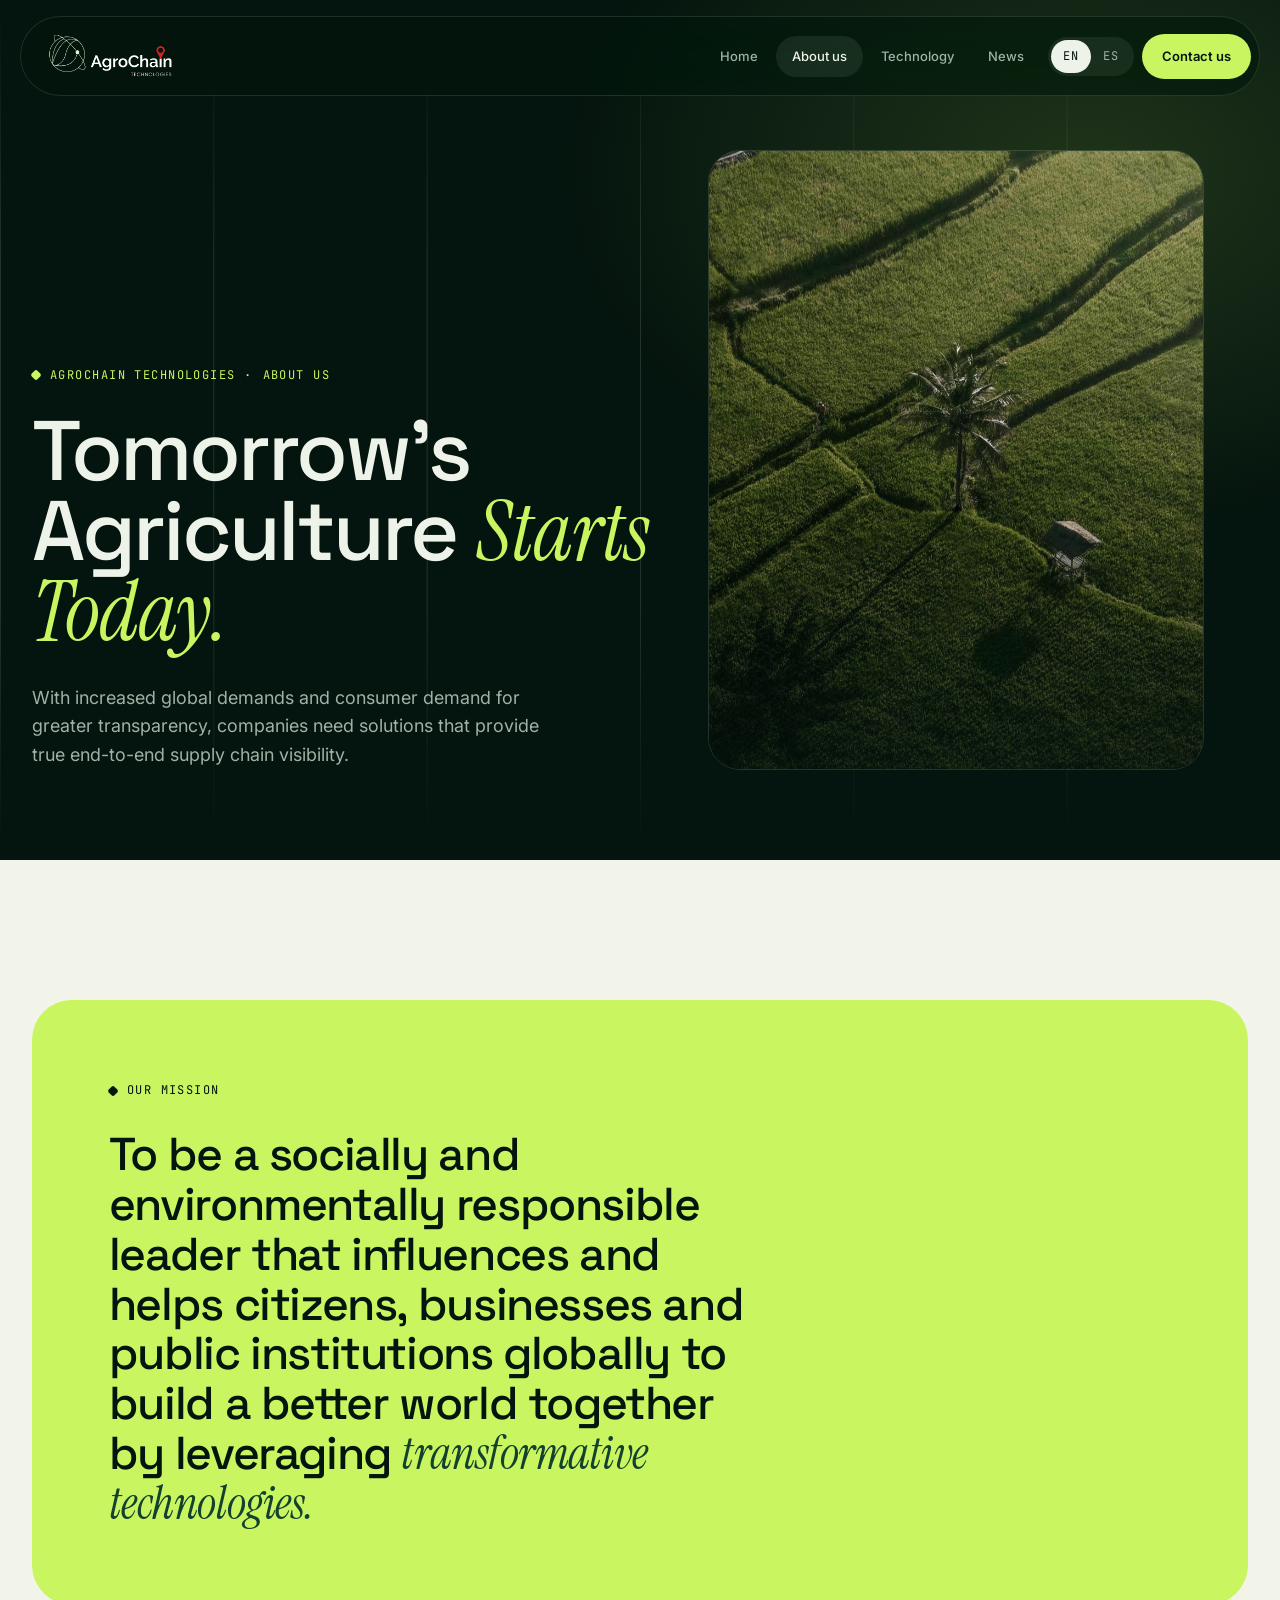
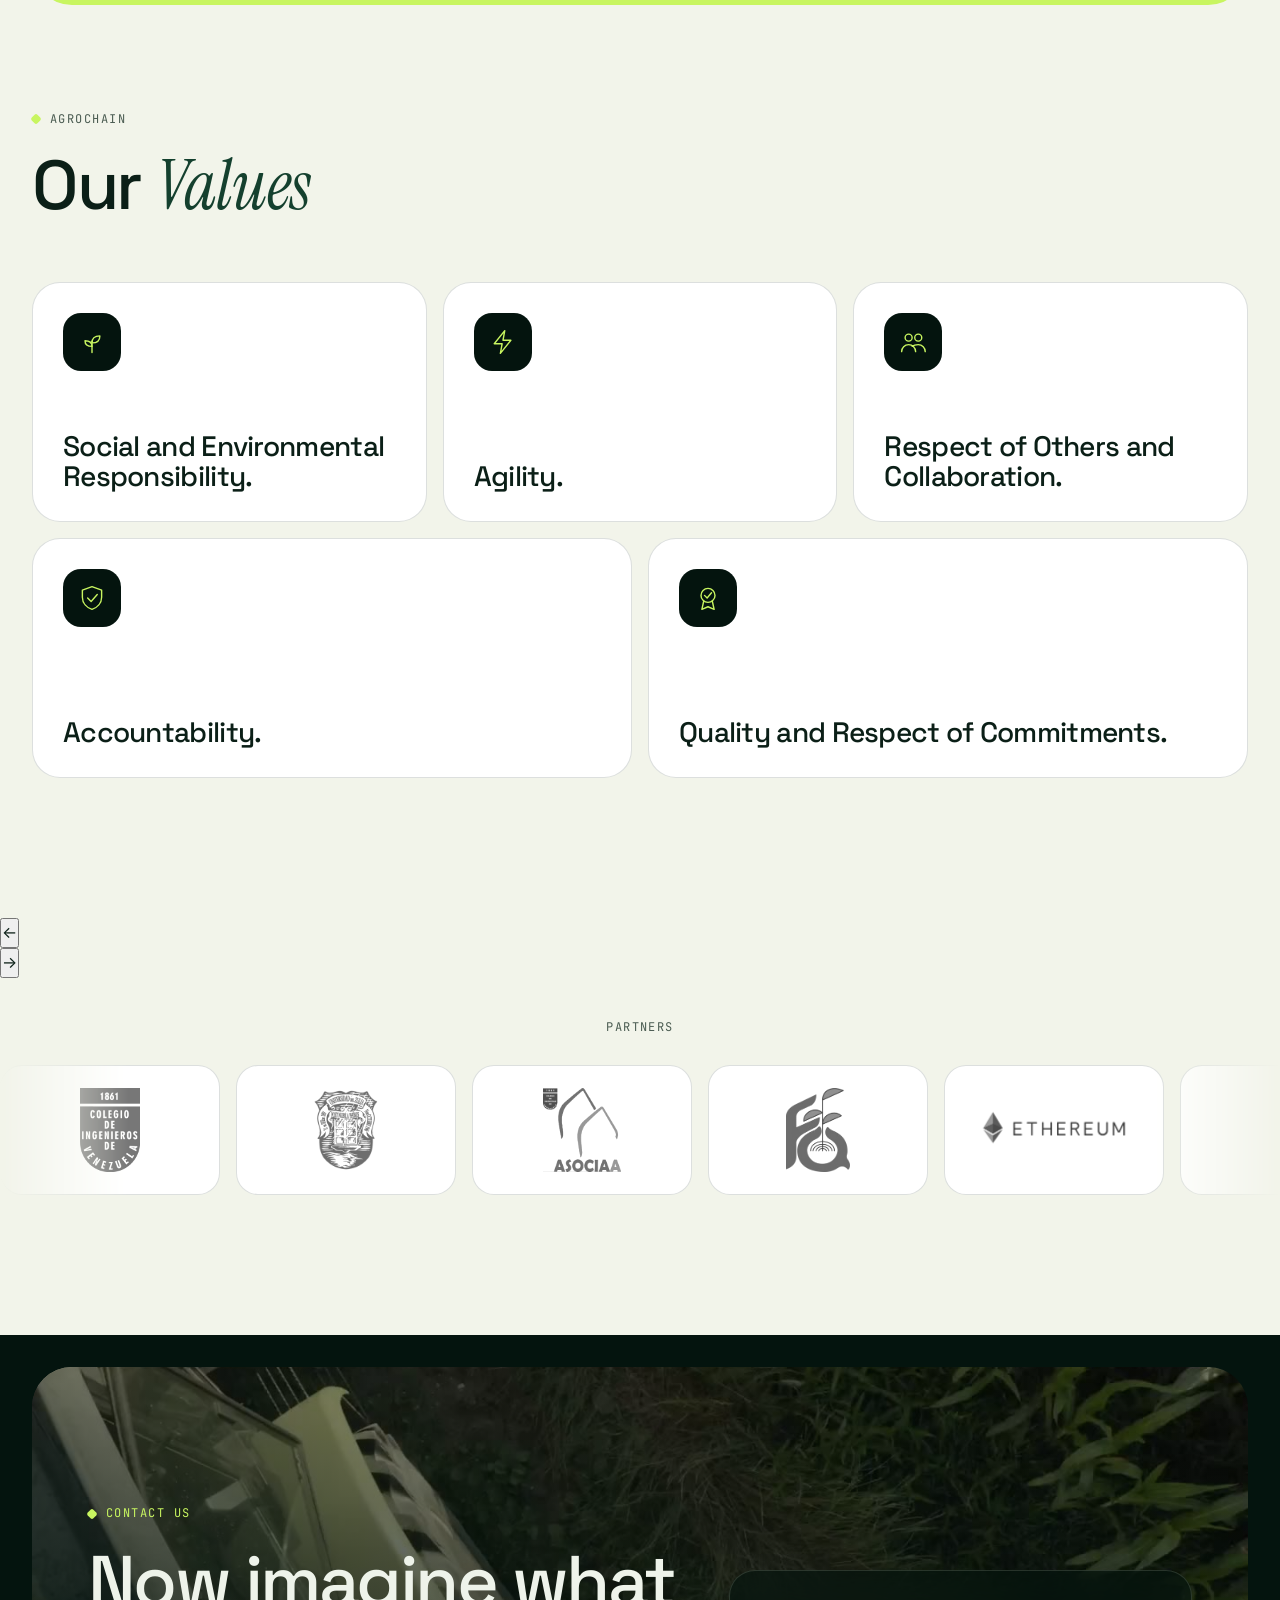
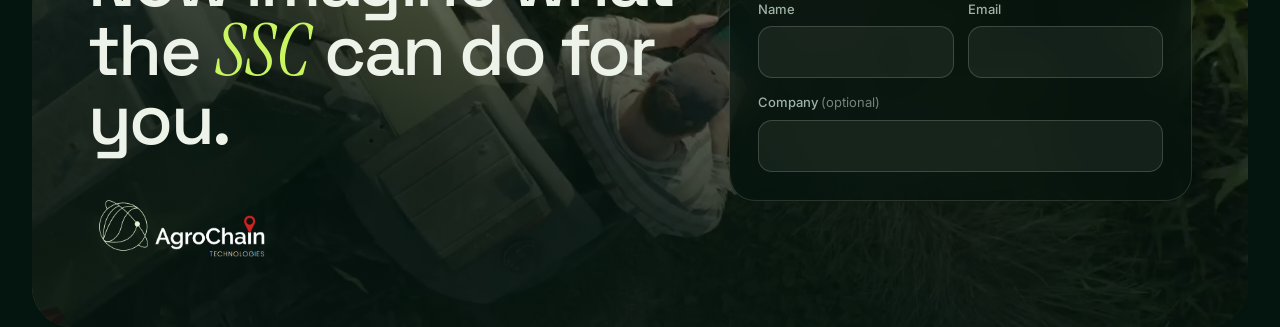
==== commit a3d2b675: "Home markets band; rename Blog Entries to News" ====
--- a/company.html
+++ b/company.html
@@ -14,7 +14,7 @@
 <link rel="icon" href="/img/favicon.png">
 <link rel="preconnect" href="https://fonts.googleapis.com"><link rel="preconnect" href="https://fonts.gstatic.com" crossorigin>
 <link href="https://fonts.googleapis.com/css2?family=Space+Grotesk:wght@400;500;600&family=Inter:wght@400;500;600&family=Instrument+Serif:ital@1&family=JetBrains+Mono:wght@400&display=swap" rel="stylesheet">
-<link rel="stylesheet" href="/assets/v3.css?v=5">
+<link rel="stylesheet" href="/assets/v3.css?v=7">
 <script>(function(){var l;try{l=new URLSearchParams(location.search).get('lang')||sessionStorage.getItem('agro-lang')}catch(e){}if(!l)l='en';document.documentElement.lang=l==='es'?'es':'en';window.__T={en:"About Us | AgroChain Technologies",es:"Empresa | AgroChain Technologies"};if(l==='es')document.title=__T.es})();</script>
 <script type="application/ld+json">{"@context": "https://schema.org", "@type": "Organization", "name": "AgroChain Technologies", "url": "https://www.agrochaintech.com/", "logo": "https://www.agrochaintech.com/img/logo-agrochain.png", "description": "Tomorrow's Agriculture Starts Today. AgroChain Technologies' mission and values."}</script>
 </head>
@@ -26,7 +26,7 @@
     <a href="/"><span class="en" lang="en">Home</span><span class="es" lang="es">Principal</span></a>
     <a href="/company" aria-current="page"><span class="en" lang="en">About us</span><span class="es" lang="es">Empresa</span></a>
     <a href="/technology"><span class="en" lang="en">Technology</span><span class="es" lang="es">Tecnología</span></a>
-    <a href="/news"><span class="en" lang="en">Blog entries</span><span class="es" lang="es">Noticias</span></a>
+    <a href="/news"><span class="en" lang="en">News</span><span class="es" lang="es">Noticias</span></a>
   </nav>
   <div class="langs" role="group" aria-label="Language"><button type="button" data-lang="en" aria-label="English">EN</button><button type="button" data-lang="es" aria-label="Español">ES</button></div>
   <a class="cta" href="#contact"><span class="en" lang="en">Contact us</span><span class="es" lang="es">Contáctenos</span></a>
@@ -61,6 +61,22 @@
 </section>
 </main>
 
+    <button type="button" class="lb-p" aria-label="Previous project">←</button>
+    <figure><img src="" alt=""><figcaption></figcaption></figure>
+    <button type="button" class="lb-n" aria-label="Next project">→</button>
+  </dialog>
+</section>
+
+<!-- 7 · ALIADOS (marquesina) -->
+<section class="partners" aria-label="Partners">
+  <span class="mono"><span class="en" lang="en">Partners</span><span class="es" lang="es">Aliados</span></span>
+  <div class="marq"><div class="track">
+    <div class="logo-tile"><img src="/img/partner-colegio.png" alt="Colegio de Ingenieros de Venezuela" loading="lazy"></div><div class="logo-tile"><img src="/img/partner-luz.png" alt="Universidad del Zulia" loading="lazy"></div><div class="logo-tile"><img src="/img/partner-asociaa.jpg" alt="ASOCIAA" loading="lazy"></div><div class="logo-tile"><img src="/img/partner-fa.jpg" alt="Facultad de Agronomía LUZ" loading="lazy"></div><div class="logo-tile"><img src="/img/partner-ethereum.png" alt="Ethereum" loading="lazy"></div><div class="logo-tile"><img src="/img/partner-scm.png" alt="SCM Supply Chain Management" loading="lazy"></div><div class="logo-tile"><img src="/img/partner-ascm.png" alt="Association for Supply Chain Management" loading="lazy"></div><div class="logo-tile"><img src="/img/partner-alv.png" alt="Asociación de Logística de Venezuela" loading="lazy"></div><div class="logo-tile"><img src="/img/partner-blockchain.png" alt="Blockchain" loading="lazy"></div><div class="logo-tile"><img src="/img/partner-ssol.jpg" alt="Supply Chain Internet-Powered Solutions" loading="lazy"></div>
+    <div class="logo-tile" aria-hidden="true"><img src="/img/partner-colegio.png" alt="" loading="lazy"></div><div class="logo-tile" aria-hidden="true"><img src="/img/partner-luz.png" alt="" loading="lazy"></div><div class="logo-tile" aria-hidden="true"><img src="/img/partner-asociaa.jpg" alt="" loading="lazy"></div><div class="logo-tile" aria-hidden="true"><img src="/img/partner-fa.jpg" alt="" loading="lazy"></div><div class="logo-tile" aria-hidden="true"><img src="/img/partner-ethereum.png" alt="" loading="lazy"></div><div class="logo-tile" aria-hidden="true"><img src="/img/partner-scm.png" alt="" loading="lazy"></div><div class="logo-tile" aria-hidden="true"><img src="/img/partner-ascm.png" alt="" loading="lazy"></div><div class="logo-tile" aria-hidden="true"><img src="/img/partner-alv.png" alt="" loading="lazy"></div><div class="logo-tile" aria-hidden="true"><img src="/img/partner-blockchain.png" alt="" loading="lazy"></div><div class="logo-tile" aria-hidden="true"><img src="/img/partner-ssol.jpg" alt="" loading="lazy"></div>
+  </div></div>
+</section>
+</main>
+
 <!-- 8 · CONTACTO -->
 <footer class="foot" id="contact">
   <div class="wrap">
@@ -78,23 +94,6 @@
             <label for="cf-email"><span class="en" lang="en">Email</span><span class="es" lang="es">Correo</span><input id="cf-email" name="email" type="email" autocomplete="email" required></label>
           </div>
           <label for="cf-company"><span><span class="en" lang="en">Company</span><span class="es" lang="es">Empresa</span> <em><span class="en" lang="en">(optional)</span><span class="es" lang="es">(opcional)</span></em></span><input id="cf-company" name="company" type="text" autocomplete="organization"></label>
-          <label for="cf-msg"><span class="en" lang="en">Message</span><span class="es" lang="es">Mensaje</span><textarea id="cf-msg" name="message" rows="4" required></textarea></label>
-          <input type="text" name="_honey" class="hp" tabindex="-1" autocomplete="off" aria-hidden="true">
-          <button class="btn btn-lime" type="submit"><span class="lbl-send"><span class="en" lang="en">Send message</span><span class="es" lang="es">Enviar mensaje</span></span><span class="lbl-wait"><span class="en" lang="en">Sending…</span><span class="es" lang="es">Enviando…</span></span><span class="arr" aria-hidden="true">→</span></button>
-          <p class="fmsg ok" role="status" hidden><span class="en" lang="en">Thank you! Your message was sent. We will get back to you soon.</span><span class="es" lang="es">¡Gracias! Su mensaje fue enviado. Le responderemos pronto.</span></p>
-          <p class="fmsg err" role="alert" hidden><span class="en" lang="en">We could not send your message from the website. You can send it directly from your email with the button below.</span><span class="es" lang="es">No pudimos enviar su mensaje desde la web. Puede enviarlo directamente desde su correo con el botón de abajo.</span></p>
-          <a class="btn btn-line fmail" href="#" hidden><span class="en" lang="en">Send from my email app</span><span class="es" lang="es">Enviar desde mi correo</span></a>
-          <p class="fmsg inv" role="alert" hidden><span class="en" lang="en">Please fill in your name, a valid email and your message.</span><span class="es" lang="es">Complete su nombre, un correo válido y su mensaje.</span></p>
-        </form>
-      </div>
-    </div>
-    <div class="fbar">
-      <nav aria-label="Footer"><a href="/"><span class="en" lang="en">HOME</span><span class="es" lang="es">PRINCIPAL</span></a><a href="/company"><span class="en" lang="en">ABOUT US</span><span class="es" lang="es">EMPRESA</span></a><a href="/technology"><span class="en" lang="en">TECHNOLOGY</span><span class="es" lang="es">TECNOLOGÍA</span></a><a href="/news"><span class="en" lang="en">BLOG ENTRIES</span><span class="es" lang="es">NOTICIAS</span></a></nav>
-      <div><span class="en" lang="en">© <span class="yr">2026</span> by AgroChain Technologies.</span><span class="es" lang="es">© <span class="yr">2026</span> por AgroChain Technologies.</span></div>
-    </div>
-  </div>
-  <div class="giant" aria-hidden="true">AgroChain</div>
-</footer>
-<script src="/assets/v3.js?v=5" defer></script>
+<script src="/assets/v3.js?v=7" defer></script>
 </body>
 </html>
--- a/assets/v3.css
+++ b/assets/v3.css
@@ -545,3 +545,186 @@
 }
 .cform .fmail{justify-self:start;color:var(--txt-l)}
 .cform .fmail[hidden]{display:none}
+
+/* =========== NOTICIAS: radar en vivo =========== */
+.nlead{margin-top:26px;max-width:620px;font-size:18px;color:var(--mut-l)}
+.njump{display:flex;flex-wrap:wrap;gap:10px;margin-top:30px}
+.nticker .track{animation-duration:90s}
+.nticker:hover .track{animation-play-state:paused}
+.nticker a,.nticker span{font-family:"Space Grotesk",sans-serif;font-weight:500;font-size:18px;letter-spacing:-.01em;padding:0 26px;display:inline-flex;align-items:center;gap:52px;color:var(--ink)}
+.nticker a::after{content:"✦";font-size:14px}
+.nticker a:hover{text-decoration:underline}
+.radar .head{align-items:flex-end}
+.radar .head h2 .serif{color:var(--moss)}
+.live{color:var(--mut-d)}
+.live::before{display:none}
+.live i{width:9px;height:9px;border-radius:50%;background:var(--red);box-shadow:0 0 0 0 rgba(226,57,59,.5);animation:ping 1.8s infinite}
+@keyframes ping{70%{box-shadow:0 0 0 8px rgba(226,57,59,0)}100%{box-shadow:0 0 0 0 rgba(226,57,59,0)}}
+.rtools{display:flex;flex-wrap:wrap;gap:10px;align-items:center}
+.rsearch{display:flex;align-items:center;gap:8px;padding:0 16px;height:46px;border-radius:999px;background:#fff;border:1px solid var(--line-d);min-width:240px}
+.rsearch svg{width:18px;height:18px;color:var(--mut-d);flex:none}
+.rsearch input{border:0;outline:0;background:transparent;font:inherit;font-size:14px;width:100%;color:var(--txt-d)}
+.rsearch:focus-within{border-color:var(--moss)}
+.rlang{display:flex;padding:4px;border-radius:999px;background:var(--paper)}
+.rlang button{all:unset;cursor:pointer;padding:9px 14px;border-radius:999px;font-size:13px;font-weight:500;color:var(--mut-d)}
+.rlang button[aria-pressed=true]{background:var(--ink);color:var(--txt-l)}
+.rchips{display:flex;flex-wrap:wrap;gap:8px;margin:-28px 0 26px}
+.rchips button{all:unset;cursor:pointer;display:inline-flex;align-items:center;gap:8px;padding:10px 15px;border-radius:999px;border:1px solid var(--line-d);font-size:14px;font-weight:500;transition:.25s}
+.rchips button i{font-style:normal;font-family:"JetBrains Mono",monospace;font-size:11px;padding:2px 7px;border-radius:999px;background:var(--paper)}
+.rchips button:hover{border-color:var(--txt-d)}
+.rchips button[aria-pressed=true]{background:var(--lime);border-color:var(--lime);color:var(--ink)}
+.rchips button[aria-pressed=true] i{background:var(--ink);color:var(--lime)}
+.rchips button[hidden]{display:none}
+.rlang button:focus-visible,.rchips button:focus-visible,.rcard:focus-visible,.rfeat:focus-visible,.rlatest a:focus-visible{outline:2px solid var(--moss);outline-offset:3px}
+.rtop{display:grid;grid-template-columns:1.6fr 1fr;gap:18px}
+.rtop[hidden]{display:none}
+.rfeat{position:relative;display:flex;flex-direction:column;border-radius:30px;overflow:hidden;background:var(--ink);color:var(--txt-l);min-height:520px;isolation:isolate}
+.rfeat .rart{position:absolute;inset:0;z-index:-1;border-radius:0}
+.rfeat .rart::after{content:"";position:absolute;inset:0;background:linear-gradient(180deg,rgba(4,20,14,.1) 20%,rgba(4,20,14,.94) 85%)}
+.rfeat .rart-t{top:22px;left:22px}
+.rf-b{margin-top:auto;padding:34px;display:grid;gap:12px}
+.rf-b h3{font-family:"Space Grotesk",sans-serif;font-weight:500;font-size:clamp(26px,3vw,42px);letter-spacing:-.03em;line-height:1.05;text-wrap:balance}
+.rf-b p{color:var(--mut-l);max-width:62ch;display:-webkit-box;-webkit-line-clamp:3;-webkit-box-orient:vertical;overflow:hidden}
+.rgo{font-weight:600;font-size:14px;color:var(--lime)}
+.rfeat:hover .rart img{transform:scale(1.04)}
+.rlatest{list-style:none;display:flex;flex-direction:column;border-radius:30px;background:#fff;border:1px solid var(--line-d);padding:10px 22px}
+.rl-h{padding:14px 0 6px;color:var(--moss)}
+.rlatest li+li:not(.rl-h){border-top:1px solid var(--line-d)}
+.rlatest a{display:grid;gap:6px;padding:16px 0;transition:transform .3s var(--ease)}
+.rlatest a:hover{transform:translateX(4px)}
+.rlatest a:hover b{color:var(--moss)}
+.rlatest b{font-family:"Space Grotesk",sans-serif;font-weight:500;font-size:17px;line-height:1.25;letter-spacing:-.01em;display:-webkit-box;-webkit-line-clamp:3;-webkit-box-orient:vertical;overflow:hidden}
+.rm{display:flex;flex-wrap:wrap;gap:4px 10px;font-size:11px;color:var(--mut-d);align-items:center}
+.rm b{font-weight:400;color:var(--moss)}
+.rfeat .rm,.rfeat .rm b{color:var(--lime)}
+.rfeat .rm span{color:var(--mut-l)}
+.rm .lg{padding:1px 6px;border-radius:6px;border:1px solid currentColor;font-size:10px}
+.rgrid{display:grid;grid-template-columns:repeat(3,1fr);gap:18px;margin-top:18px}
+.rcard{display:flex;flex-direction:column;border-radius:24px;overflow:hidden;background:#fff;border:1px solid var(--line-d);transition:transform .45s var(--ease),box-shadow .45s;animation:pop .6s var(--ease) both;animation-delay:var(--d)}
+.rcard:hover{transform:translateY(-6px);box-shadow:0 30px 60px -32px rgba(4,20,14,.35)}
+.rcard .rart{aspect-ratio:16/9}
+.rcard:hover .rart img{transform:scale(1.06)}
+.rc-b{padding:18px 20px 22px;display:grid;gap:10px}
+.rc-b h4{font-family:"Space Grotesk",sans-serif;font-weight:500;font-size:18px;letter-spacing:-.015em;line-height:1.22;display:-webkit-box;-webkit-line-clamp:3;-webkit-box-orient:vertical;overflow:hidden}
+.rart{position:relative;overflow:hidden;background:var(--forest)}
+.rart img{position:absolute;inset:0;width:100%;height:100%;object-fit:cover;transition:transform 1s var(--ease)}
+.rart::before{content:"";position:absolute;inset:0;opacity:.9;background:radial-gradient(120% 90% at 0% 100%,var(--c1,var(--moss)),transparent 60%),radial-gradient(90% 90% at 100% 0%,var(--c2,var(--lime)),transparent 55%),var(--ink)}
+.rart-t{position:absolute;top:14px;left:14px;z-index:1;padding:6px 11px;border-radius:999px;background:rgba(242,244,234,.92);color:var(--ink);font-family:"JetBrains Mono",monospace;font-size:10.5px;letter-spacing:.08em;text-transform:uppercase}
+.t-traceability{--c1:#14402e;--c2:#c8f560}
+.t-foodsafety{--c1:#e2393b;--c2:#f2b8a0}
+.t-logistics{--c1:#0a2a1e;--c2:#7fd0c8}
+.t-agtech{--c1:#14402e;--c2:#e6f6dc}
+.t-blockchain{--c1:#1d2a6b;--c2:#7c8cff}
+.t-agrifood{--c1:#3d5a1e;--c2:#f0c96b}
+.rmore{display:flex;justify-content:center;margin-top:30px}
+.rmore button{border:0;cursor:pointer;font:inherit;font-weight:600;font-size:14px}
+.rmore button[hidden]{display:none}
+.rempty,.rerr{margin-top:24px;padding:20px;border-radius:18px;background:var(--paper);color:var(--mut-d);text-align:center}
+.rsrc{margin-top:40px;color:var(--mut-d);font-size:10.5px;line-height:1.8;text-transform:none;letter-spacing:.04em}
+.skel{position:relative;overflow:hidden;background:var(--paper)!important;border-color:transparent!important}
+.skel::after{content:"";position:absolute;inset:0;background:linear-gradient(90deg,transparent,rgba(255,255,255,.6),transparent);animation:shim 1.4s infinite;transform:translateX(-100%)}
+@keyframes shim{to{transform:translateX(100%)}}
+.rlatest li.skel{height:84px;border-radius:14px;margin:8px 0}
+#articles .head .mono{color:var(--mut-d)}
+#articles .head h2 .serif{color:var(--moss)}
+@media (max-width:1080px){
+  .rtop{grid-template-columns:1fr}
+  .rfeat{min-height:440px}
+  .rgrid{grid-template-columns:1fr 1fr}
+  .rchips{margin-top:0}
+}
+@media (max-width:640px){
+  .rtools{width:100%}
+  .rsearch{min-width:0;flex:1 1 100%}
+  .rlang{flex-wrap:wrap}
+  .rgrid{grid-template-columns:1fr}
+  .rfeat{min-height:420px;border-radius:24px}
+  .rf-b{padding:22px}
+  .rlatest{border-radius:24px;padding:6px 18px}
+}
+.radar .live{color:var(--mut-d)}
+.rm .src{color:var(--moss)}
+.rfeat .rm .src{color:var(--lime)}
+.rfeat .rart::after{background:linear-gradient(180deg,rgba(4,20,14,.15) 0%,rgba(4,20,14,.55) 40%,rgba(4,20,14,.96) 78%)}
+.rart-ic{position:absolute;left:50%;top:50%;width:64px;height:64px;transform:translate(-50%,-50%);color:rgba(242,244,234,.85)}
+.rfeat .rart-ic{width:120px;height:120px;top:38%}
+.rart img{z-index:1}
+.rart-t{z-index:2}
+.rfeat .rart::after{z-index:2}
+
+/* =========== CINTILLO: mercados + noticias (home) =========== */
+.mband{position:relative;background:var(--ink);color:var(--txt-l);border-block:1px solid var(--line-l)}
+.mrow{display:flex;align-items:stretch;min-height:64px}
+.mrow[hidden]{display:none}
+.mrow+.mrow,.mpanel+.mrow{border-top:1px solid var(--line-l)}
+.mnews{background:var(--lime);color:var(--ink)}
+.mlabel{flex:none;display:flex;flex-direction:column;justify-content:center;gap:2px;padding:0 22px 0 max(22px,calc((100vw - var(--wrap))/2 + 32px));position:relative;z-index:2;background:inherit;box-shadow:20px 0 24px -8px var(--ink)}
+.mnews .mlabel{box-shadow:20px 0 24px -8px var(--lime)}
+.mlabel b{font-family:"Space Grotesk",sans-serif;font-weight:600;font-size:15px;letter-spacing:-.01em;display:flex;align-items:center;gap:8px;white-space:nowrap}
+.mlabel small{font-family:"JetBrains Mono",monospace;font-size:10px;letter-spacing:.1em;text-transform:uppercase;opacity:.65;white-space:nowrap}
+.mdot{position:absolute;left:max(8px,calc((100vw - var(--wrap))/2 + 16px));top:50%;width:7px;height:7px;margin-top:-3px;border-radius:50%;background:var(--lime);animation:ping 1.8s infinite}
+.mdot.red{background:var(--red)}
+.mview{flex:1;min-width:0;overflow:hidden;display:flex;align-items:center;mask-image:linear-gradient(90deg,transparent,#000 3%,#000 97%,transparent)}
+.mtrack{display:flex;width:max-content;animation:scroll var(--dur,60s) linear infinite}
+.mband.paused .mtrack,.mrow:hover .mtrack,.mrow:focus-within .mtrack{animation-play-state:paused}
+.mset{display:flex;align-items:center}
+.mi{all:unset;cursor:pointer;display:inline-flex;align-items:center;gap:10px;padding:10px 22px;white-space:nowrap;font-size:14px;border-right:1px solid var(--line-l);transition:background .25s}
+.mnews .mi{border-color:rgba(4,20,14,.15);font-family:"Space Grotesk",sans-serif;font-weight:500;font-size:15px}
+.mi:hover,.mi.sel{background:rgba(230,246,220,.08)}
+.mnews .mi:hover{background:rgba(4,20,14,.08);text-decoration:underline}
+.mi:focus-visible{outline:2px solid var(--lime);outline-offset:-4px}
+.mnews .mi:focus-visible{outline-color:var(--ink)}
+.mi b{font-weight:500}
+.mv{font-family:"JetBrains Mono",monospace;font-size:13px}
+.mc{font-family:"JetBrains Mono",monospace;font-size:12px;padding:3px 7px;border-radius:6px}
+.mi.up .mc{color:#b7f36a;background:rgba(183,243,106,.12)}
+.mi.dn .mc{color:#ff8a8a;background:rgba(255,138,138,.12)}
+.mi.eq .mc{color:var(--mut-l)}
+.mi svg{width:60px;height:20px;overflow:visible}
+.mi svg path{fill:none;stroke-width:1.6;stroke-linejoin:round;stroke-linecap:round}
+.mi.up svg path{stroke:#b7f36a}.mi.dn svg path{stroke:#ff8a8a}.mi.eq svg path{stroke:var(--mut-l)}
+.msrc{font-family:"JetBrains Mono",monospace;font-weight:400;font-size:10px;letter-spacing:.08em;text-transform:uppercase;padding:3px 7px;border-radius:6px;background:var(--ink);color:var(--lime)}
+.mpause,.mall{flex:none;display:grid;place-items:center;padding:0 max(22px,calc((100vw - var(--wrap))/2 + 32px)) 0 18px;position:relative;z-index:2;background:inherit;box-shadow:-20px 0 24px -8px var(--ink)}
+.mpause{all:unset;cursor:pointer;display:grid;place-items:center;padding:0 max(22px,calc((100vw - var(--wrap))/2 + 32px)) 0 18px;background:var(--ink);box-shadow:-20px 0 24px -8px var(--ink);color:var(--mut-l)}
+.mpause svg{width:18px;height:18px}
+.mpause[aria-pressed=true]{color:var(--lime)}
+.mpause[aria-pressed=true] svg rect:last-child{display:none}
+.mpause:focus-visible{outline:2px solid var(--lime);outline-offset:-6px}
+.mall{font-weight:600;font-size:14px;white-space:nowrap;box-shadow:-20px 0 24px -8px var(--lime)}
+.mall:hover{text-decoration:underline}
+.mpanel{background:var(--forest);border-top:1px solid var(--line-l);animation:pop .5s var(--ease)}
+.mpanel[hidden]{display:none}
+.mp-in{position:relative;display:grid;grid-template-columns:260px 1fr 260px;gap:32px;align-items:center;padding-top:26px;padding-bottom:26px}
+.mp-sym{color:var(--lime)}
+.mp-name{font-family:"Space Grotesk",sans-serif;font-weight:500;font-size:30px;letter-spacing:-.03em;margin:8px 0 10px}
+.mp-price b{display:block;font-family:"JetBrains Mono",monospace;font-weight:400;font-size:22px}
+.mp-price span{font-family:"JetBrains Mono",monospace;font-size:13px}
+.mp-price .up{color:#b7f36a}.mp-price .dn{color:#ff8a8a}
+.mp-chart{width:100%;height:140px}
+.mp-chart .line{fill:none;stroke:var(--lime);stroke-width:2.5;vector-effect:non-scaling-stroke}
+.mp-chart .area{fill:rgba(200,245,96,.12)}
+.mp-stats{display:grid;gap:10px;margin:0}
+.mp-stats div{display:flex;flex-direction:column;gap:2px}
+.mp-stats dt{font-family:"JetBrains Mono",monospace;font-size:10px;letter-spacing:.1em;text-transform:uppercase;color:var(--mut-l)}
+.mp-stats dd{margin:0;font-size:14px}
+.mp-x{all:unset;cursor:pointer;position:absolute;top:14px;right:24px;width:38px;height:38px;border-radius:50%;display:grid;place-items:center;background:rgba(242,244,234,.08);transition:.25s}
+.mp-x:hover{background:var(--lime);color:var(--ink)}
+.mp-x:focus-visible{outline:2px solid var(--lime)}
+@media (max-width:860px){
+  .mp-in{grid-template-columns:1fr;gap:16px}
+  .mp-stats{grid-template-columns:1fr 1fr}
+}
+@media (max-width:640px){
+  .mlabel{padding:0 14px 0 26px}
+  .mdot{left:12px}
+  .mlabel small{display:none}
+  .mlabel b{font-size:13px}
+  .mpause{padding:0 16px}
+  .mall{padding:0 14px;font-size:13px}
+  .mi{padding:10px 16px;font-size:13px}
+  .mi svg{display:none}
+  .mrow{min-height:56px}
+}
+@media (prefers-reduced-motion:reduce){.mview{overflow-x:auto}}
+.mrow{overflow:hidden}
+.mall{display:flex;align-items:center;gap:6px}
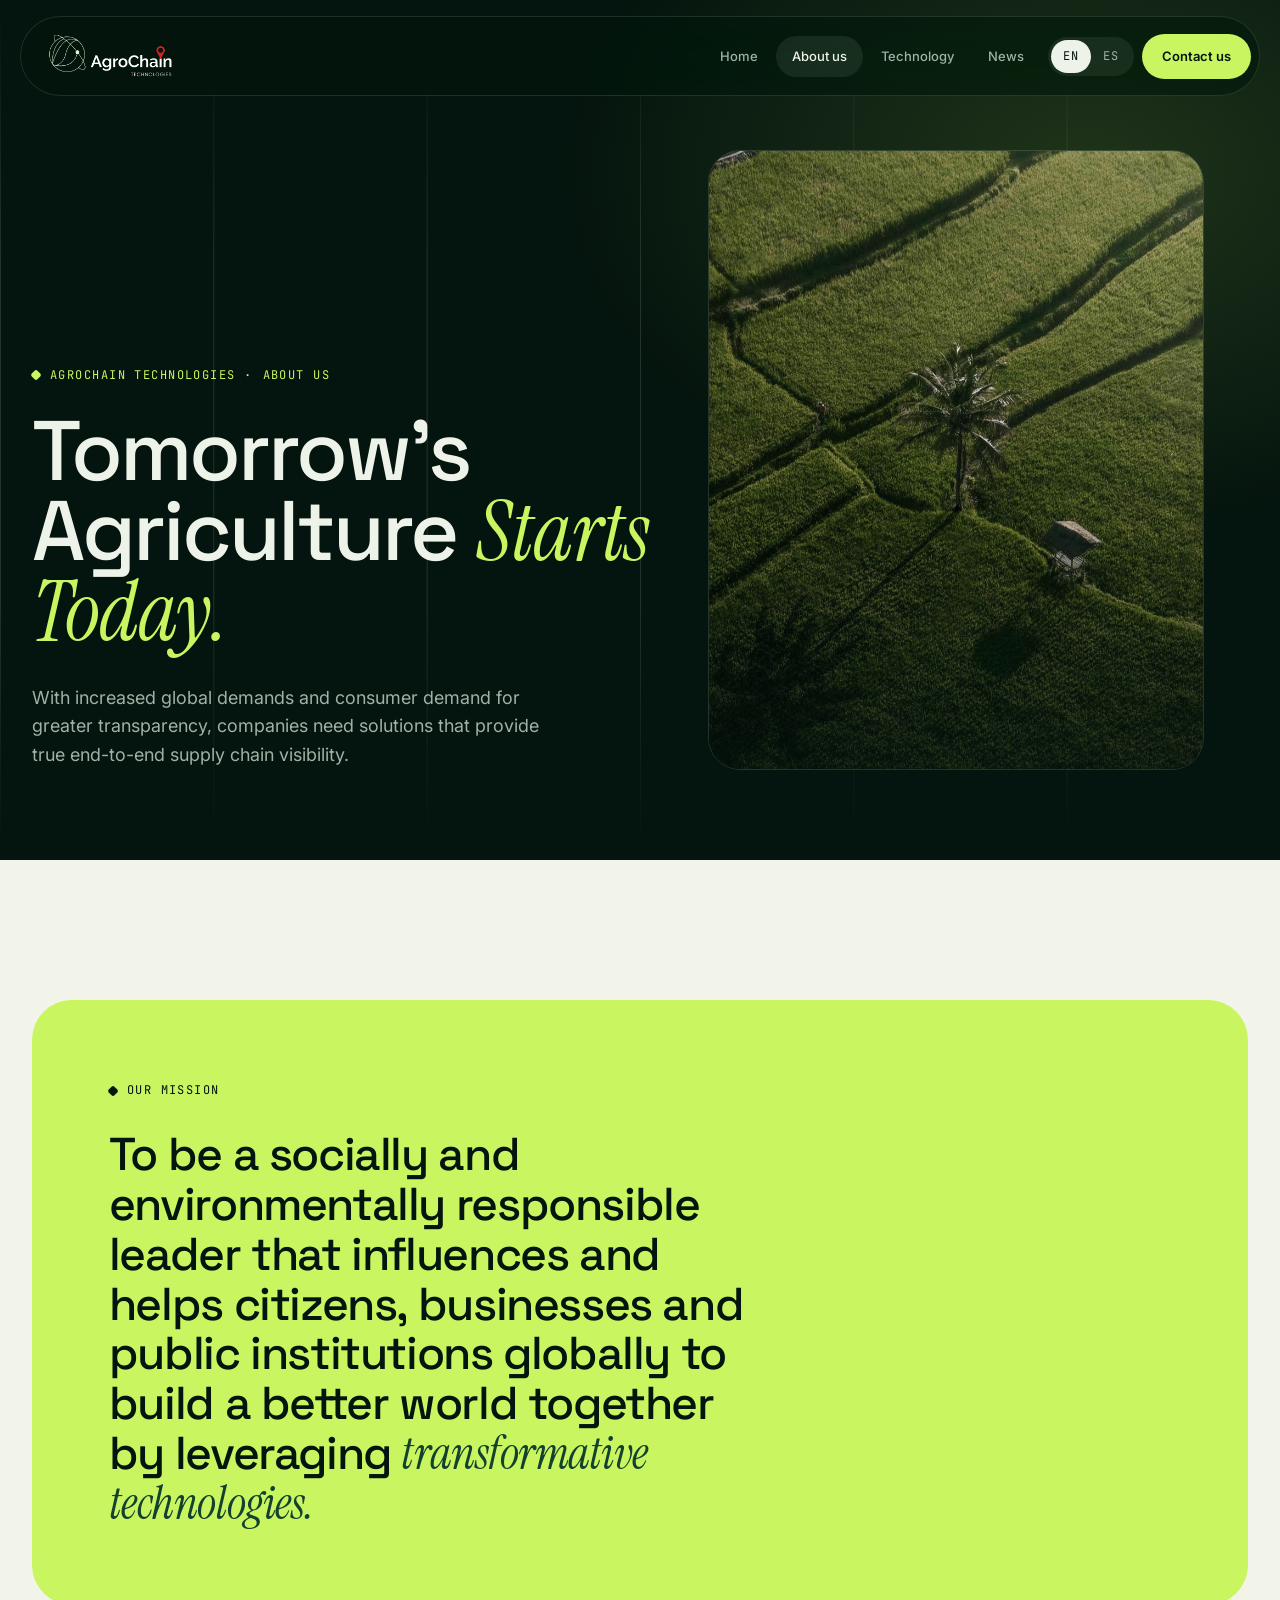
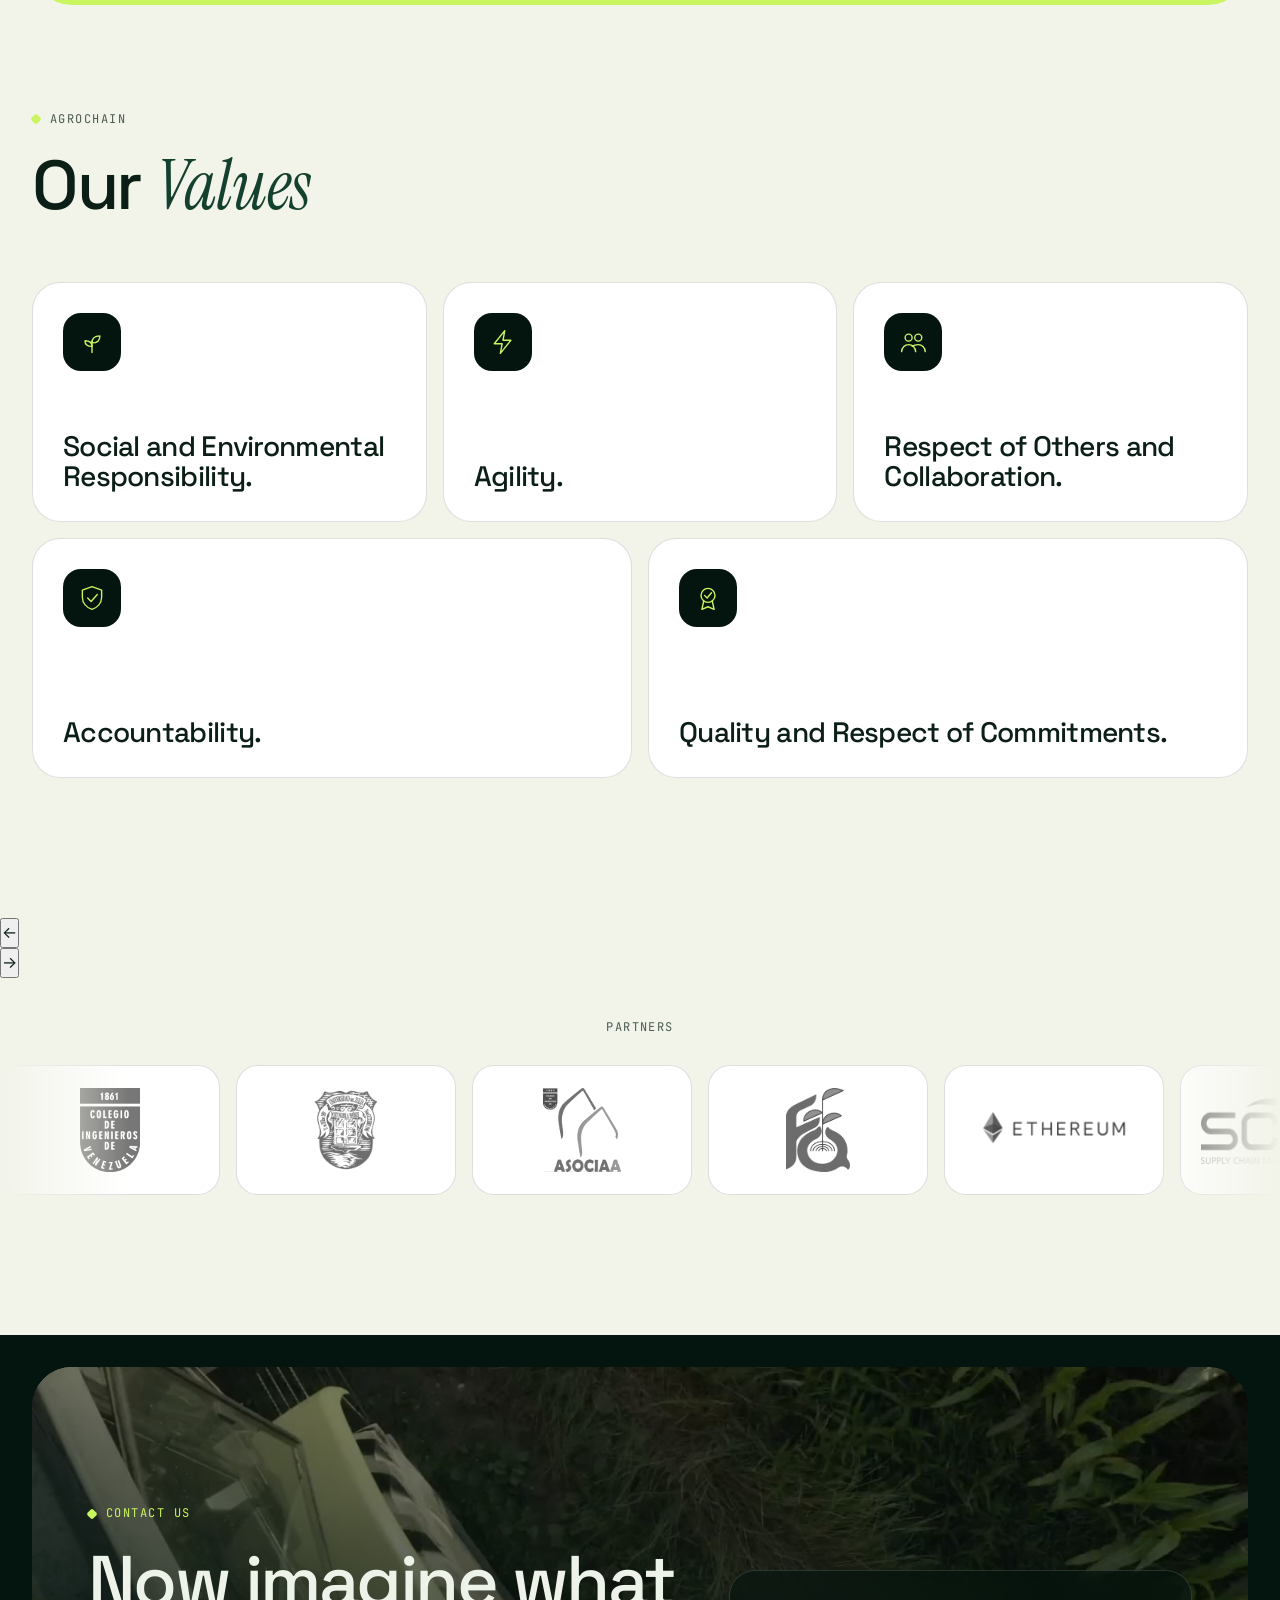
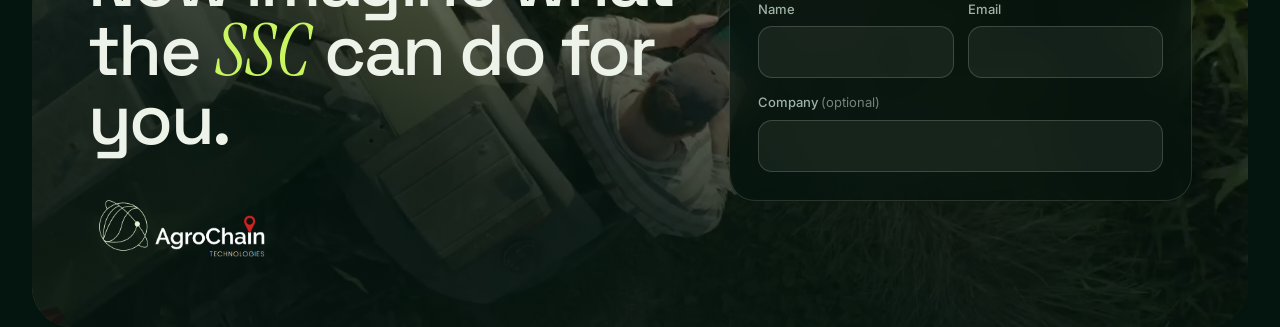
==== commit c5b00416: "Pages: new contact form messages, cache bump" ====
--- a/company.html
+++ b/company.html
@@ -14,7 +14,7 @@
 <link rel="icon" href="/img/favicon.png">
 <link rel="preconnect" href="https://fonts.googleapis.com"><link rel="preconnect" href="https://fonts.gstatic.com" crossorigin>
 <link href="https://fonts.googleapis.com/css2?family=Space+Grotesk:wght@400;500;600&family=Inter:wght@400;500;600&family=Instrument+Serif:ital@1&family=JetBrains+Mono:wght@400&display=swap" rel="stylesheet">
-<link rel="stylesheet" href="/assets/v3.css?v=7">
+<link rel="stylesheet" href="/assets/v3.css?v=8">
 <script>(function(){var l;try{l=new URLSearchParams(location.search).get('lang')||sessionStorage.getItem('agro-lang')}catch(e){}if(!l)l='en';document.documentElement.lang=l==='es'?'es':'en';window.__T={en:"About Us | AgroChain Technologies",es:"Empresa | AgroChain Technologies"};if(l==='es')document.title=__T.es})();</script>
 <script type="application/ld+json">{"@context": "https://schema.org", "@type": "Organization", "name": "AgroChain Technologies", "url": "https://www.agrochaintech.com/", "logo": "https://www.agrochaintech.com/img/logo-agrochain.png", "description": "Tomorrow's Agriculture Starts Today. AgroChain Technologies' mission and values."}</script>
 </head>
@@ -94,6 +94,6 @@
             <label for="cf-email"><span class="en" lang="en">Email</span><span class="es" lang="es">Correo</span><input id="cf-email" name="email" type="email" autocomplete="email" required></label>
           </div>
           <label for="cf-company"><span><span class="en" lang="en">Company</span><span class="es" lang="es">Empresa</span> <em><span class="en" lang="en">(optional)</span><span class="es" lang="es">(opcional)</span></em></span><input id="cf-company" name="company" type="text" autocomplete="organization"></label>
-<script src="/assets/v3.js?v=7" defer></script>
+<script src="/assets/v3.js?v=8" defer></script>
 </body>
 </html>
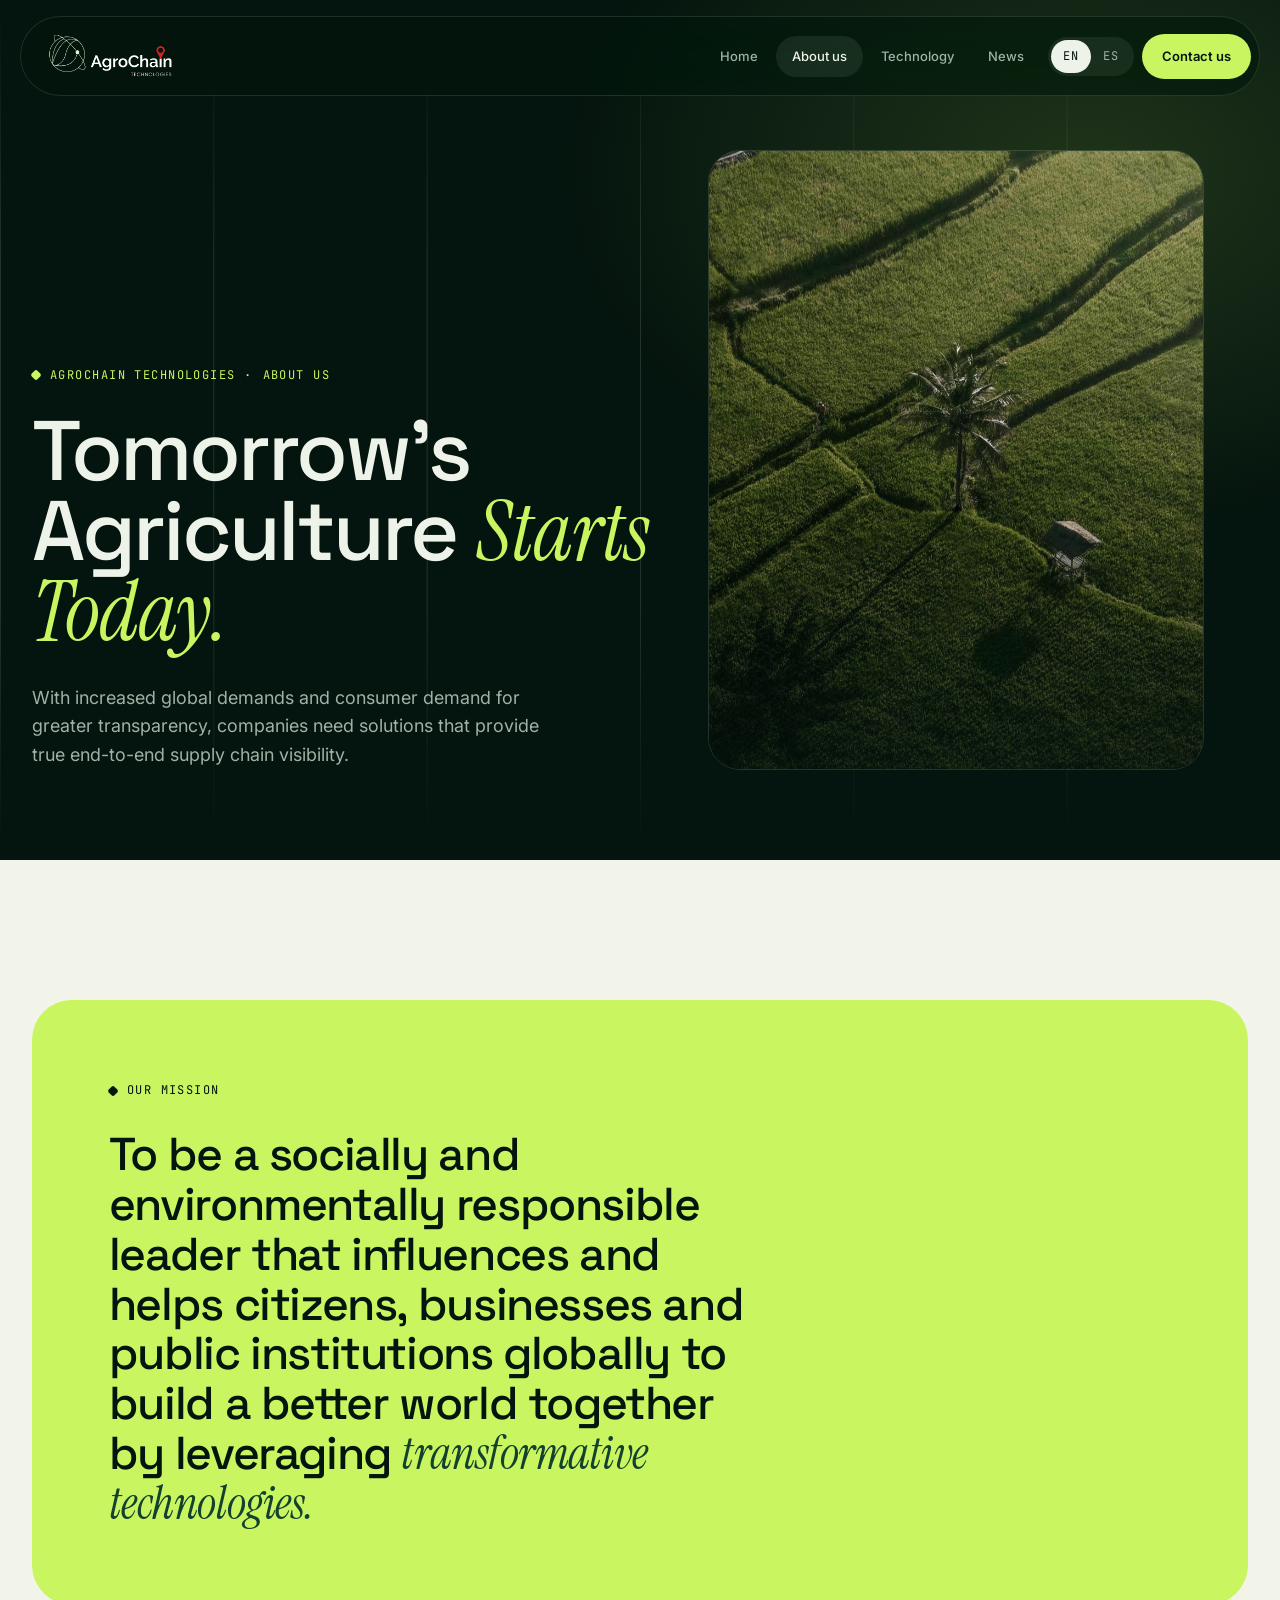
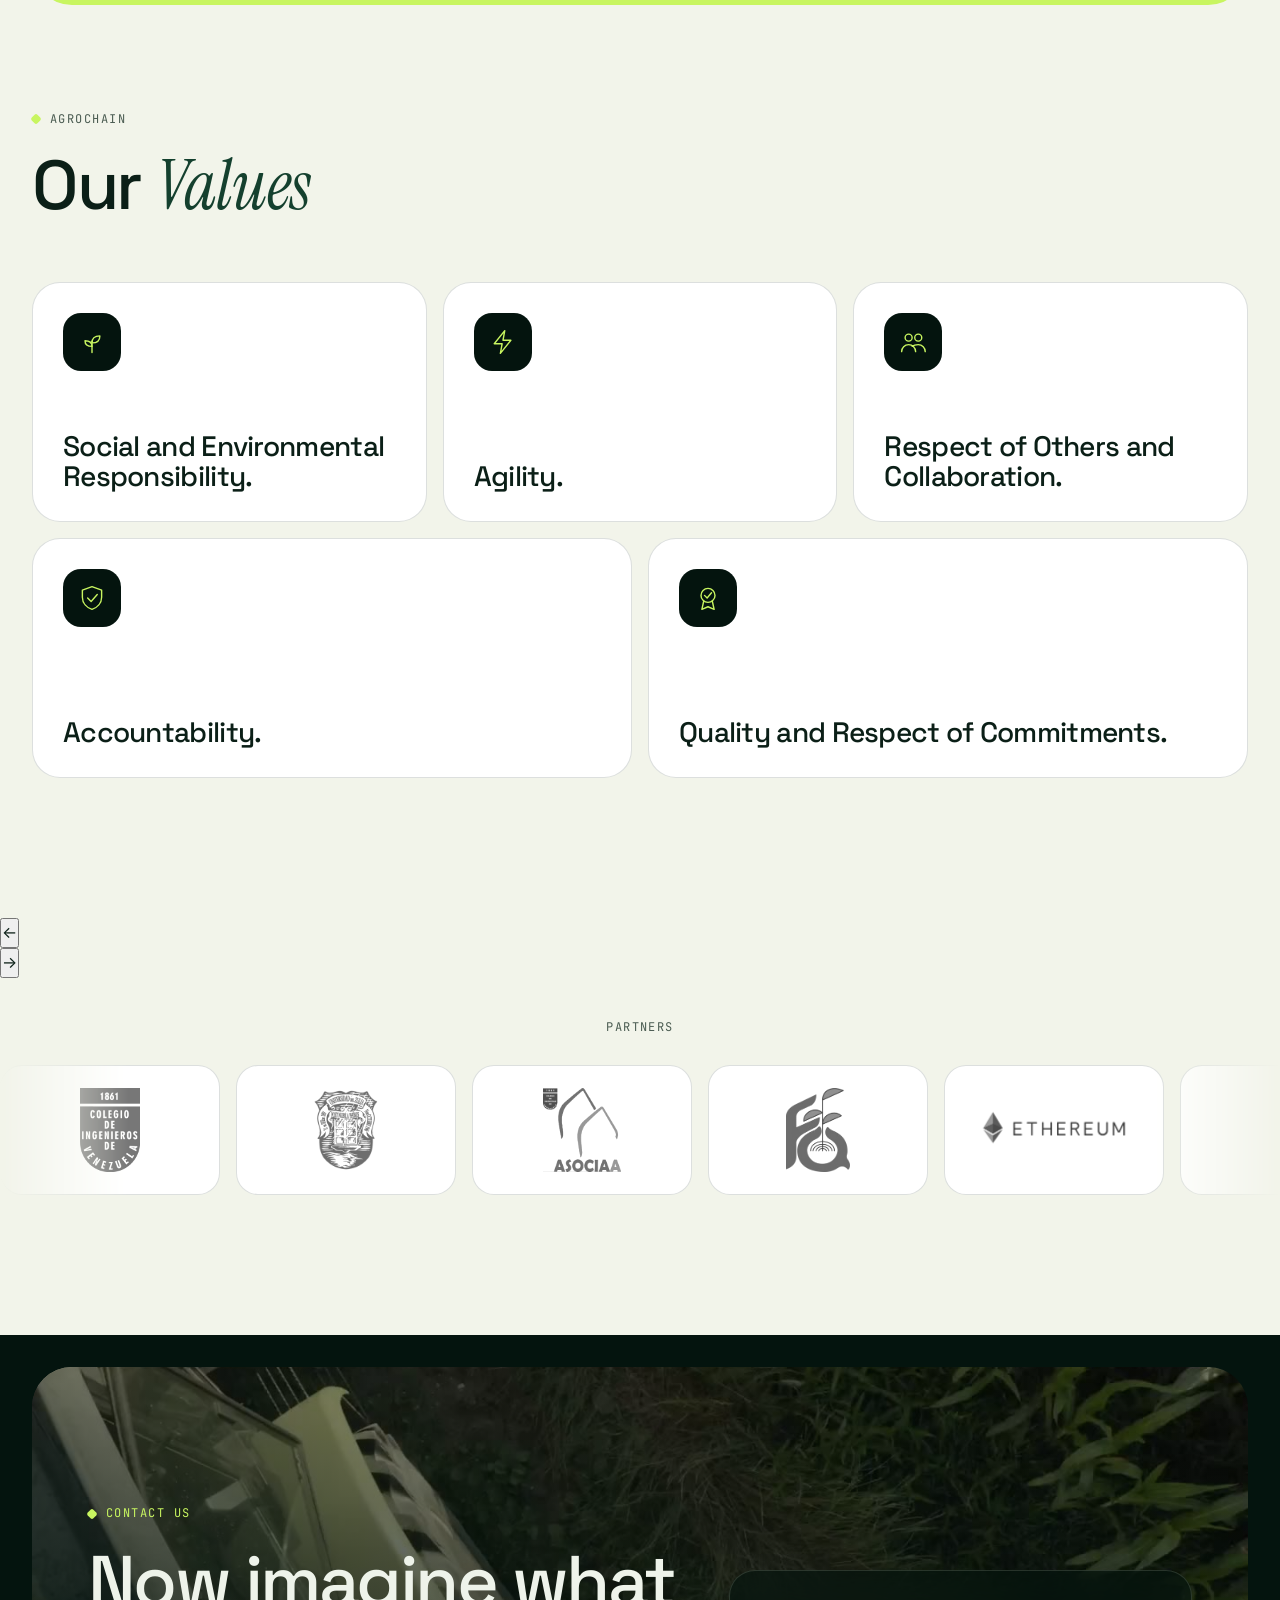
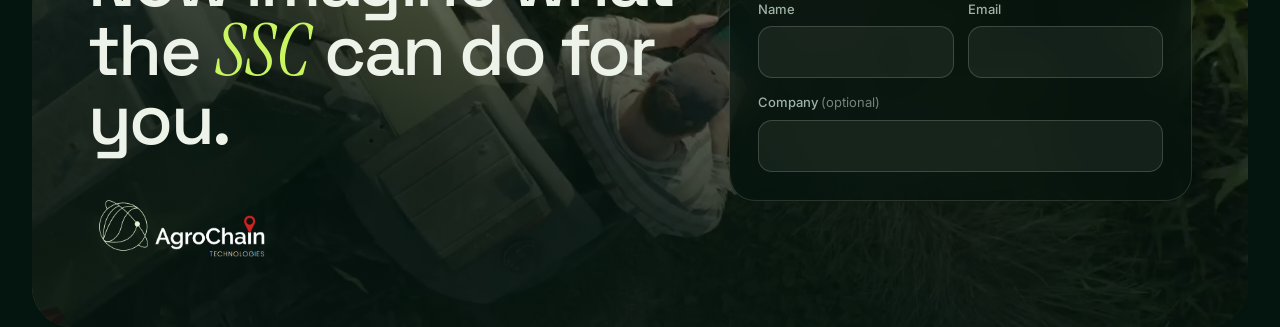
==== commit 64dab9c6: "Pages: cache bump for contact form" ====
--- a/company.html
+++ b/company.html
@@ -94,6 +94,6 @@
             <label for="cf-email"><span class="en" lang="en">Email</span><span class="es" lang="es">Correo</span><input id="cf-email" name="email" type="email" autocomplete="email" required></label>
           </div>
           <label for="cf-company"><span><span class="en" lang="en">Company</span><span class="es" lang="es">Empresa</span> <em><span class="en" lang="en">(optional)</span><span class="es" lang="es">(opcional)</span></em></span><input id="cf-company" name="company" type="text" autocomplete="organization"></label>
-<script src="/assets/v3.js?v=8" defer></script>
+<script src="/assets/v3.js?v=9" defer></script>
 </body>
 </html>
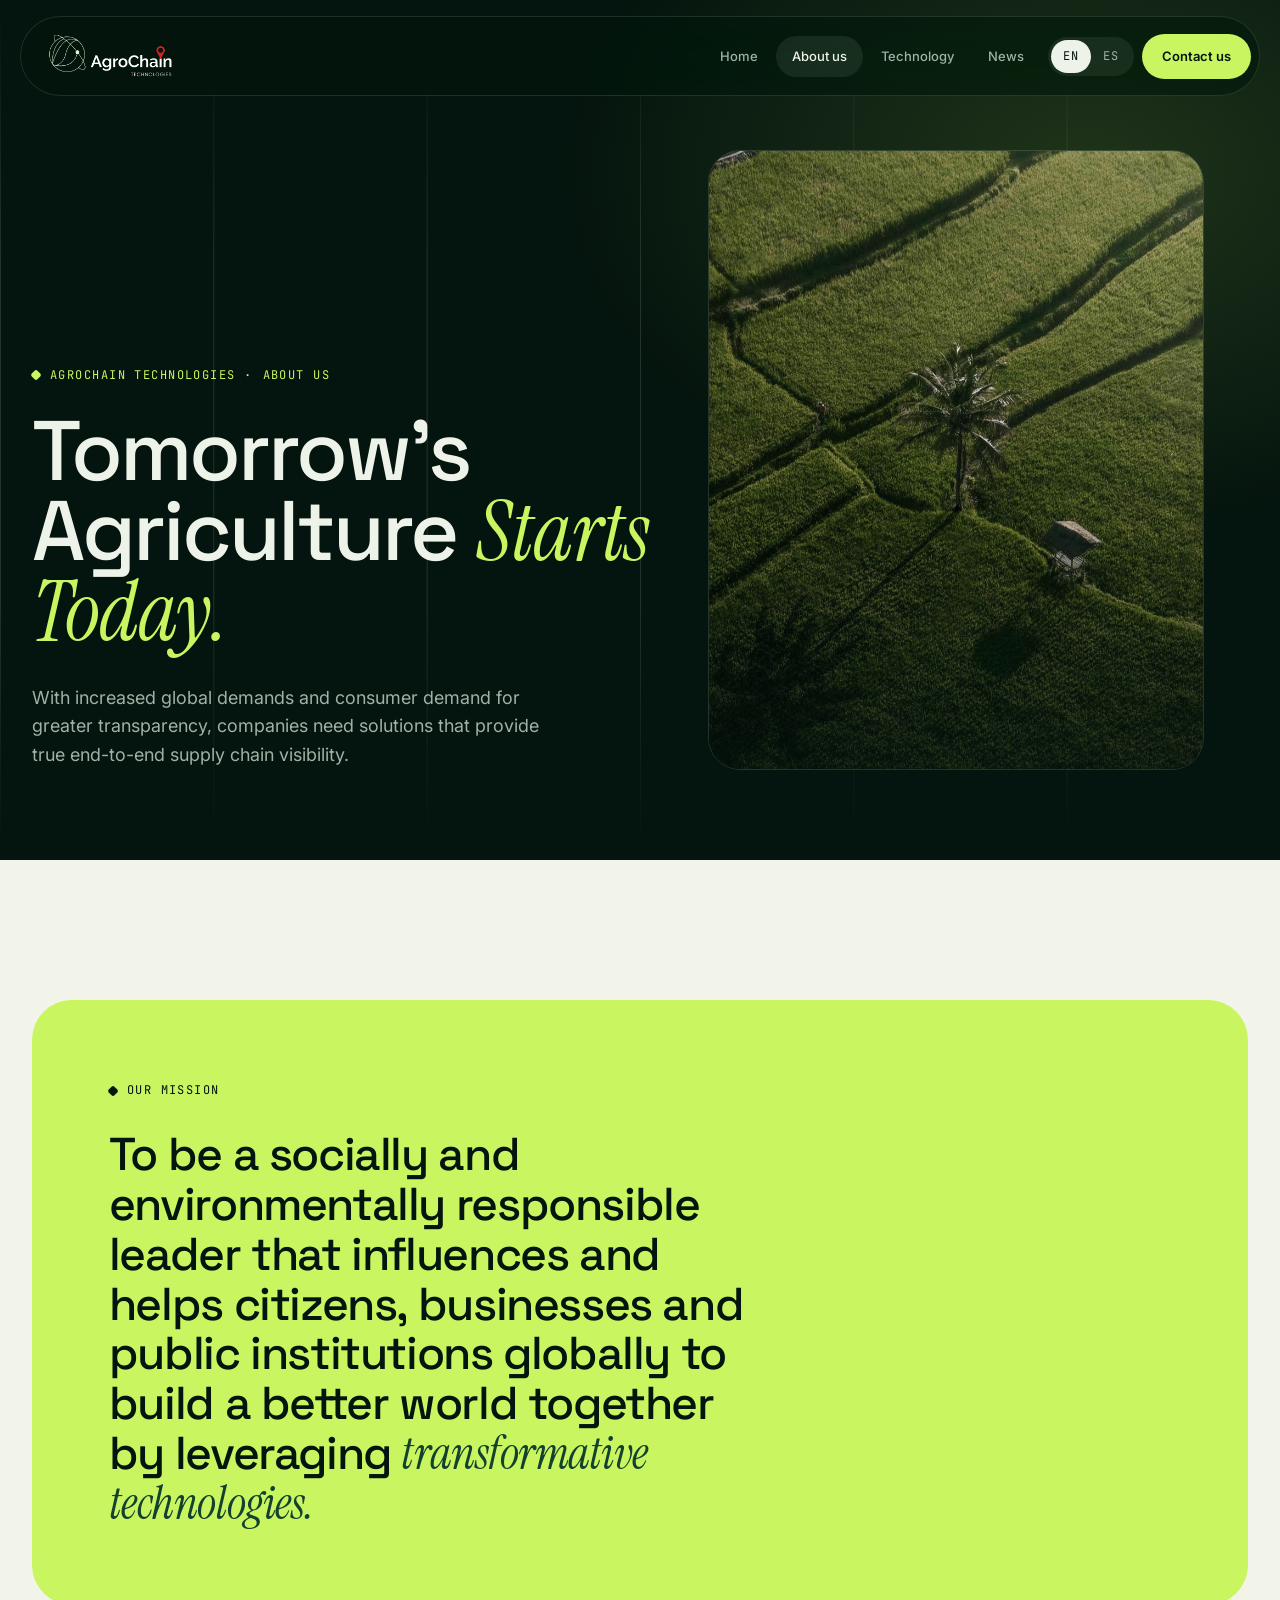
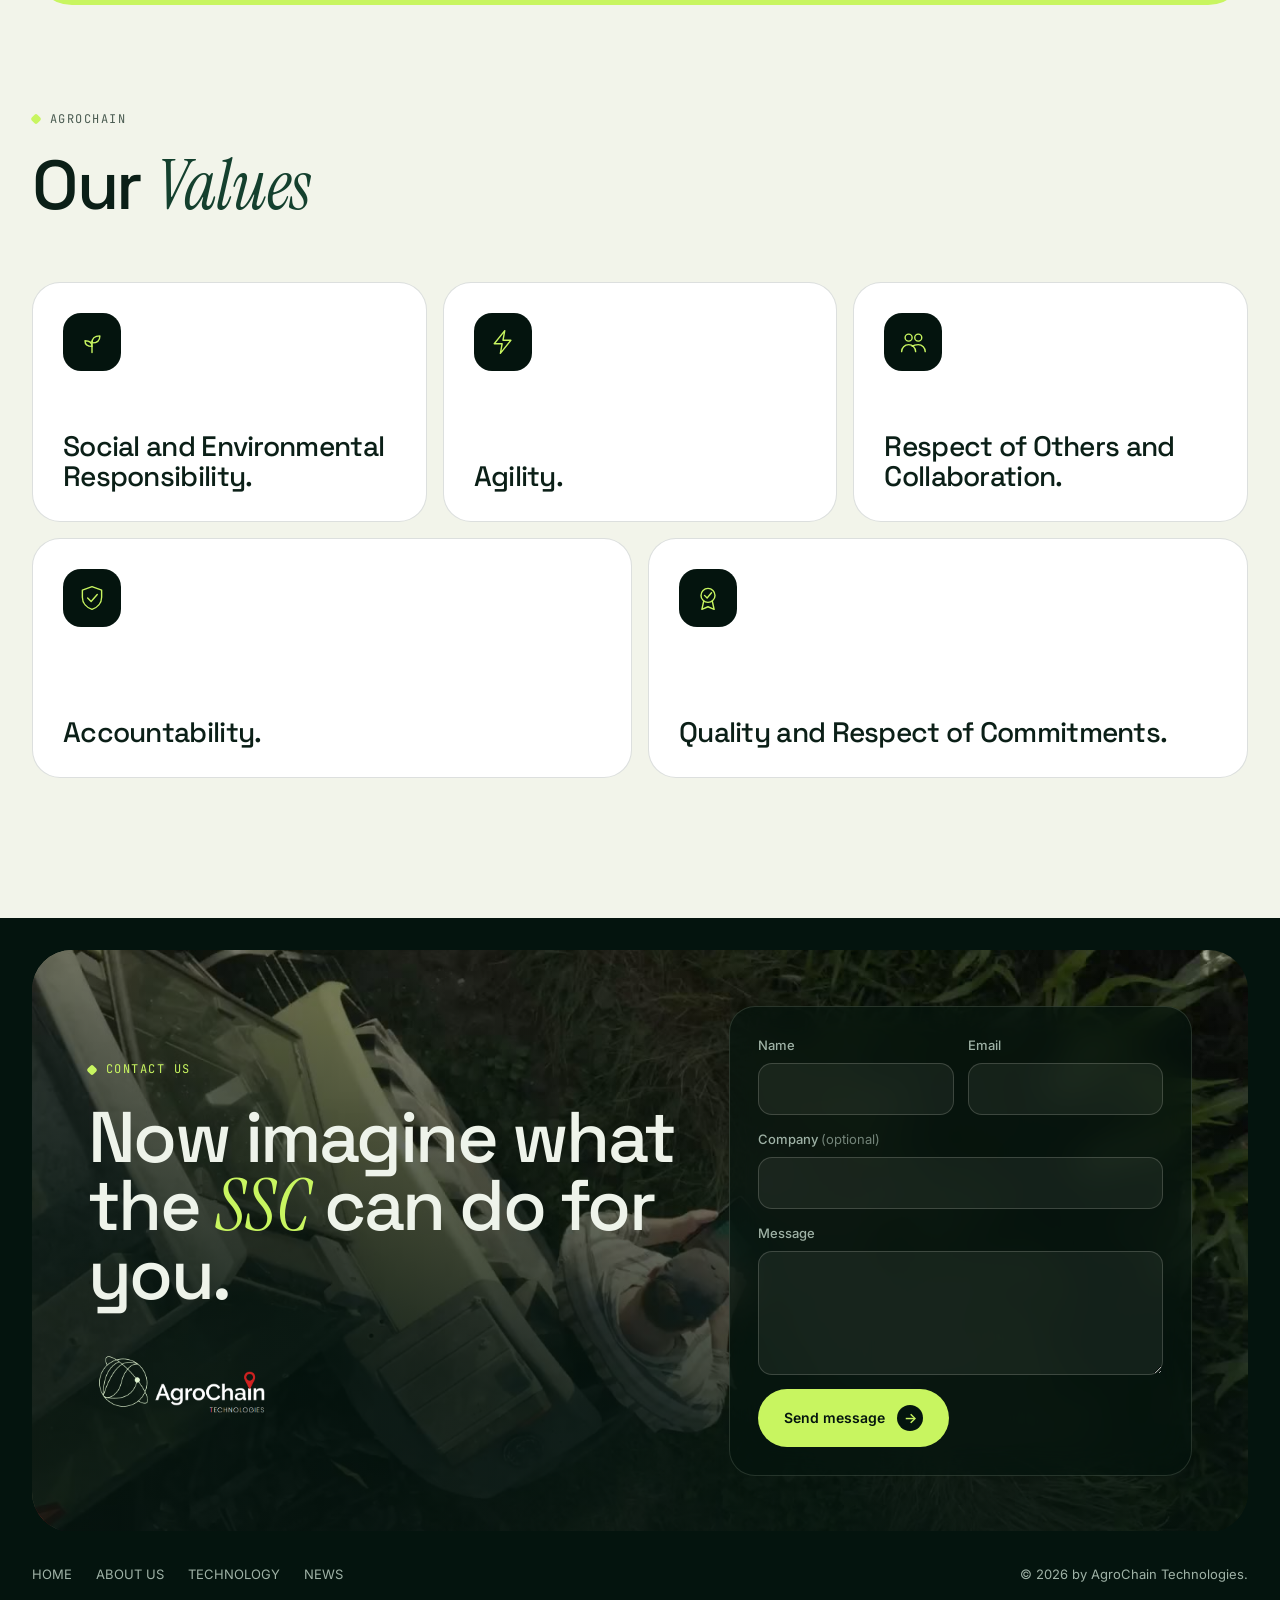
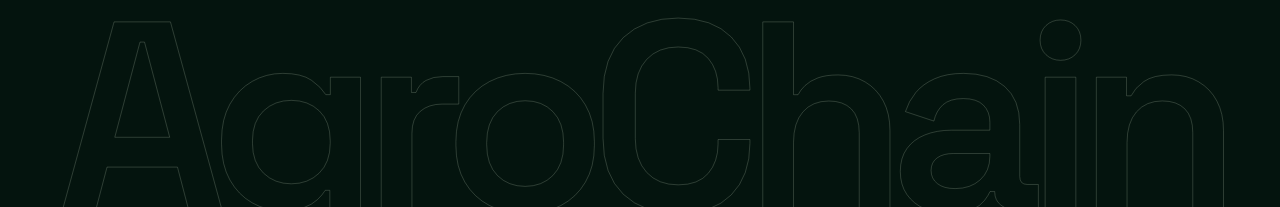
==== commit 2a5adde8: "Full contact form on About, Technology and News" ====
--- a/company.html
+++ b/company.html
@@ -61,22 +61,6 @@
 </section>
 </main>
 
-    <button type="button" class="lb-p" aria-label="Previous project">←</button>
-    <figure><img src="" alt=""><figcaption></figcaption></figure>
-    <button type="button" class="lb-n" aria-label="Next project">→</button>
-  </dialog>
-</section>
-
-<!-- 7 · ALIADOS (marquesina) -->
-<section class="partners" aria-label="Partners">
-  <span class="mono"><span class="en" lang="en">Partners</span><span class="es" lang="es">Aliados</span></span>
-  <div class="marq"><div class="track">
-    <div class="logo-tile"><img src="/img/partner-colegio.png" alt="Colegio de Ingenieros de Venezuela" loading="lazy"></div><div class="logo-tile"><img src="/img/partner-luz.png" alt="Universidad del Zulia" loading="lazy"></div><div class="logo-tile"><img src="/img/partner-asociaa.jpg" alt="ASOCIAA" loading="lazy"></div><div class="logo-tile"><img src="/img/partner-fa.jpg" alt="Facultad de Agronomía LUZ" loading="lazy"></div><div class="logo-tile"><img src="/img/partner-ethereum.png" alt="Ethereum" loading="lazy"></div><div class="logo-tile"><img src="/img/partner-scm.png" alt="SCM Supply Chain Management" loading="lazy"></div><div class="logo-tile"><img src="/img/partner-ascm.png" alt="Association for Supply Chain Management" loading="lazy"></div><div class="logo-tile"><img src="/img/partner-alv.png" alt="Asociación de Logística de Venezuela" loading="lazy"></div><div class="logo-tile"><img src="/img/partner-blockchain.png" alt="Blockchain" loading="lazy"></div><div class="logo-tile"><img src="/img/partner-ssol.jpg" alt="Supply Chain Internet-Powered Solutions" loading="lazy"></div>
-    <div class="logo-tile" aria-hidden="true"><img src="/img/partner-colegio.png" alt="" loading="lazy"></div><div class="logo-tile" aria-hidden="true"><img src="/img/partner-luz.png" alt="" loading="lazy"></div><div class="logo-tile" aria-hidden="true"><img src="/img/partner-asociaa.jpg" alt="" loading="lazy"></div><div class="logo-tile" aria-hidden="true"><img src="/img/partner-fa.jpg" alt="" loading="lazy"></div><div class="logo-tile" aria-hidden="true"><img src="/img/partner-ethereum.png" alt="" loading="lazy"></div><div class="logo-tile" aria-hidden="true"><img src="/img/partner-scm.png" alt="" loading="lazy"></div><div class="logo-tile" aria-hidden="true"><img src="/img/partner-ascm.png" alt="" loading="lazy"></div><div class="logo-tile" aria-hidden="true"><img src="/img/partner-alv.png" alt="" loading="lazy"></div><div class="logo-tile" aria-hidden="true"><img src="/img/partner-blockchain.png" alt="" loading="lazy"></div><div class="logo-tile" aria-hidden="true"><img src="/img/partner-ssol.jpg" alt="" loading="lazy"></div>
-  </div></div>
-</section>
-</main>
-
 <!-- 8 · CONTACTO -->
 <footer class="foot" id="contact">
   <div class="wrap">
@@ -94,6 +78,23 @@
             <label for="cf-email"><span class="en" lang="en">Email</span><span class="es" lang="es">Correo</span><input id="cf-email" name="email" type="email" autocomplete="email" required></label>
           </div>
           <label for="cf-company"><span><span class="en" lang="en">Company</span><span class="es" lang="es">Empresa</span> <em><span class="en" lang="en">(optional)</span><span class="es" lang="es">(opcional)</span></em></span><input id="cf-company" name="company" type="text" autocomplete="organization"></label>
-<script src="/assets/v3.js?v=9" defer></script>
+          <label for="cf-msg"><span class="en" lang="en">Message</span><span class="es" lang="es">Mensaje</span><textarea id="cf-msg" name="message" rows="4" required></textarea></label>
+          <input type="text" name="_honey" class="hp" tabindex="-1" autocomplete="off" aria-hidden="true">
+          <button class="btn btn-lime" type="submit"><span class="lbl-send"><span class="en" lang="en">Send message</span><span class="es" lang="es">Enviar mensaje</span></span><span class="lbl-wait"><span class="en" lang="en">Sending…</span><span class="es" lang="es">Enviando…</span></span><span class="arr" aria-hidden="true">→</span></button>
+          <p class="fmsg ok" role="status" hidden><span class="en" lang="en">Thank you! Your message was sent. We will get back to you soon.</span><span class="es" lang="es">¡Gracias! Su mensaje fue enviado. Le responderemos pronto.</span></p>
+          <p class="fmsg err" role="alert" hidden><span class="en" lang="en">We could not send your message right now. Please try again in a few minutes.</span><span class="es" lang="es">No pudimos enviar su mensaje en este momento. Inténtelo de nuevo en unos minutos.</span></p>
+          <a class="btn btn-line fmail" href="#" hidden><span class="en" lang="en">Send from my email app</span><span class="es" lang="es">Enviar desde mi correo</span></a>
+          <p class="fmsg inv" role="alert" hidden><span class="en" lang="en">Please fill in your name, a valid email and your message.</span><span class="es" lang="es">Complete su nombre, un correo válido y su mensaje.</span></p>
+        </form>
+      </div>
+    </div>
+    <div class="fbar">
+      <nav aria-label="Footer"><a href="/"><span class="en" lang="en">HOME</span><span class="es" lang="es">PRINCIPAL</span></a><a href="/company"><span class="en" lang="en">ABOUT US</span><span class="es" lang="es">EMPRESA</span></a><a href="/technology"><span class="en" lang="en">TECHNOLOGY</span><span class="es" lang="es">TECNOLOGÍA</span></a><a href="/news"><span class="en" lang="en">NEWS</span><span class="es" lang="es">NOTICIAS</span></a></nav>
+      <div><span class="en" lang="en">© <span class="yr">2026</span> by AgroChain Technologies.</span><span class="es" lang="es">© <span class="yr">2026</span> por AgroChain Technologies.</span></div>
+    </div>
+  </div>
+  <div class="giant" aria-hidden="true">AgroChain</div>
+</footer>
+<script src="/assets/v3.js?v=11" defer></script>
 </body>
 </html>
